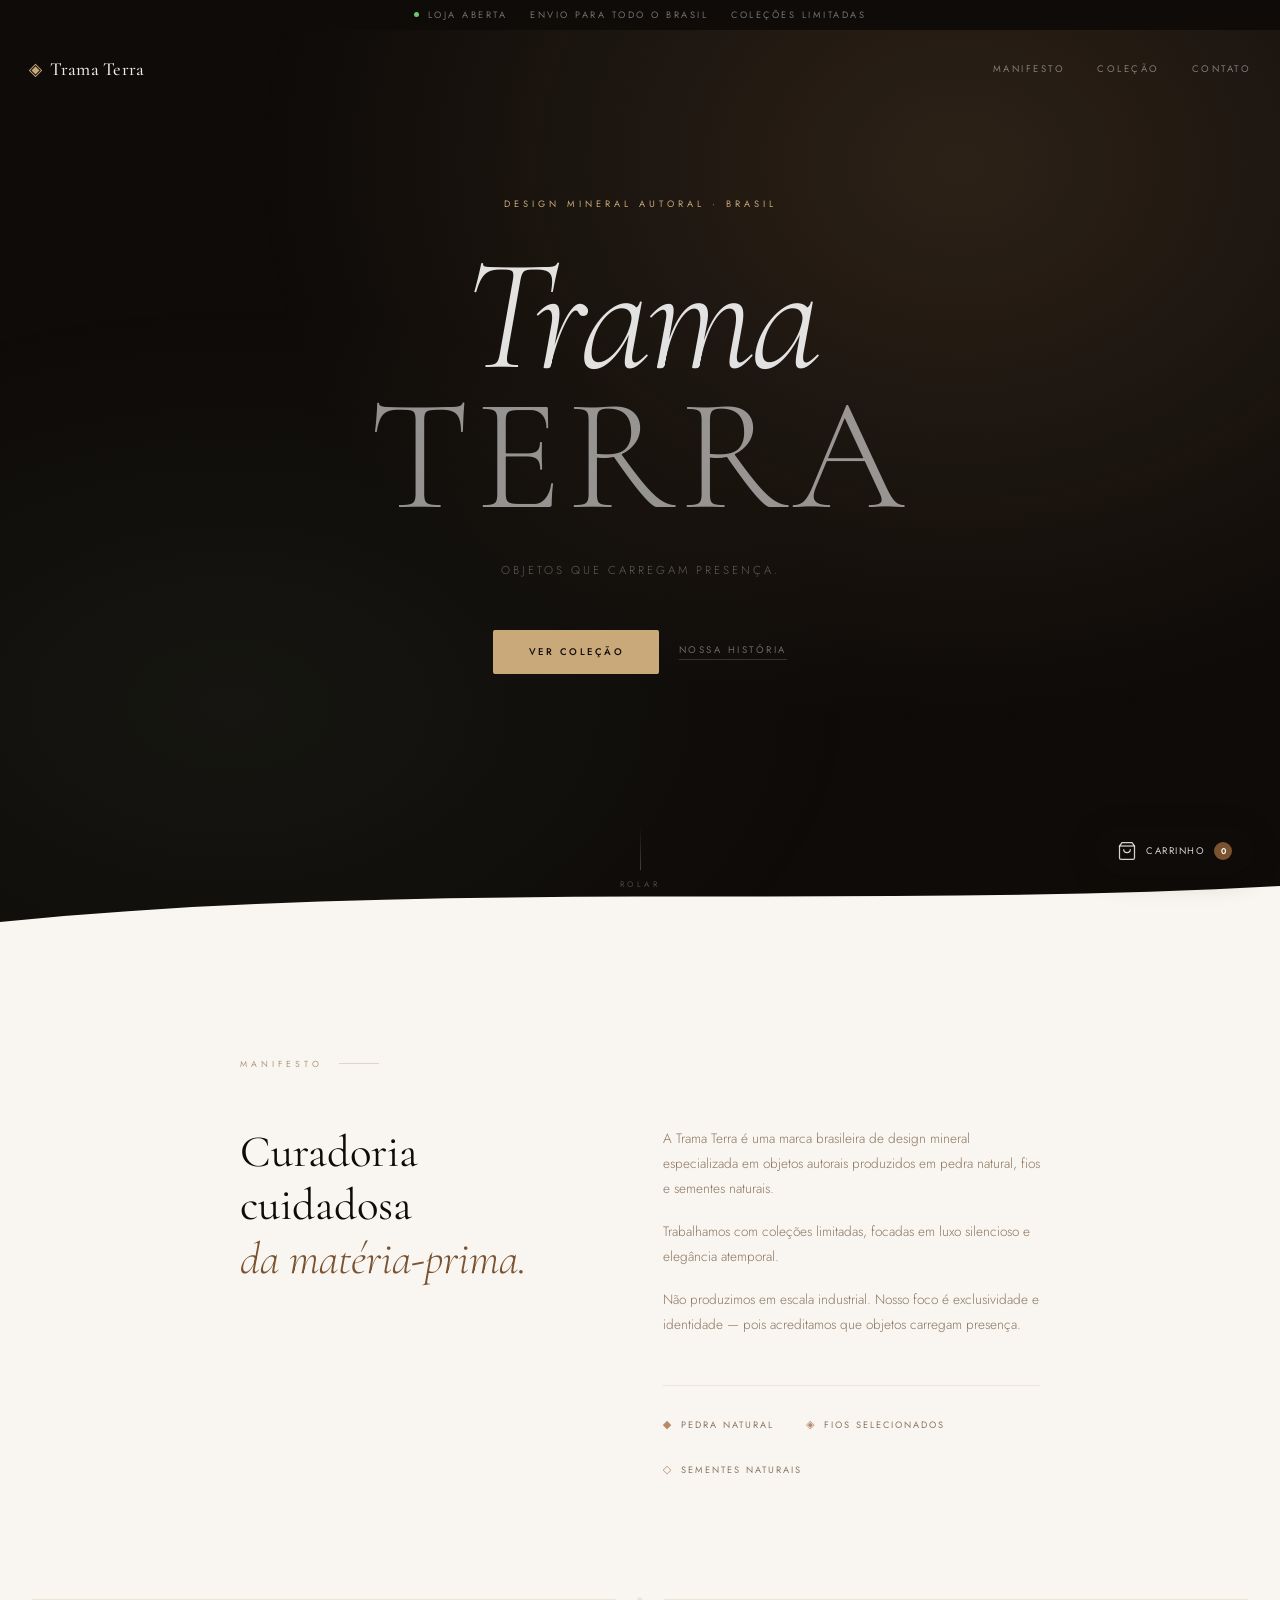
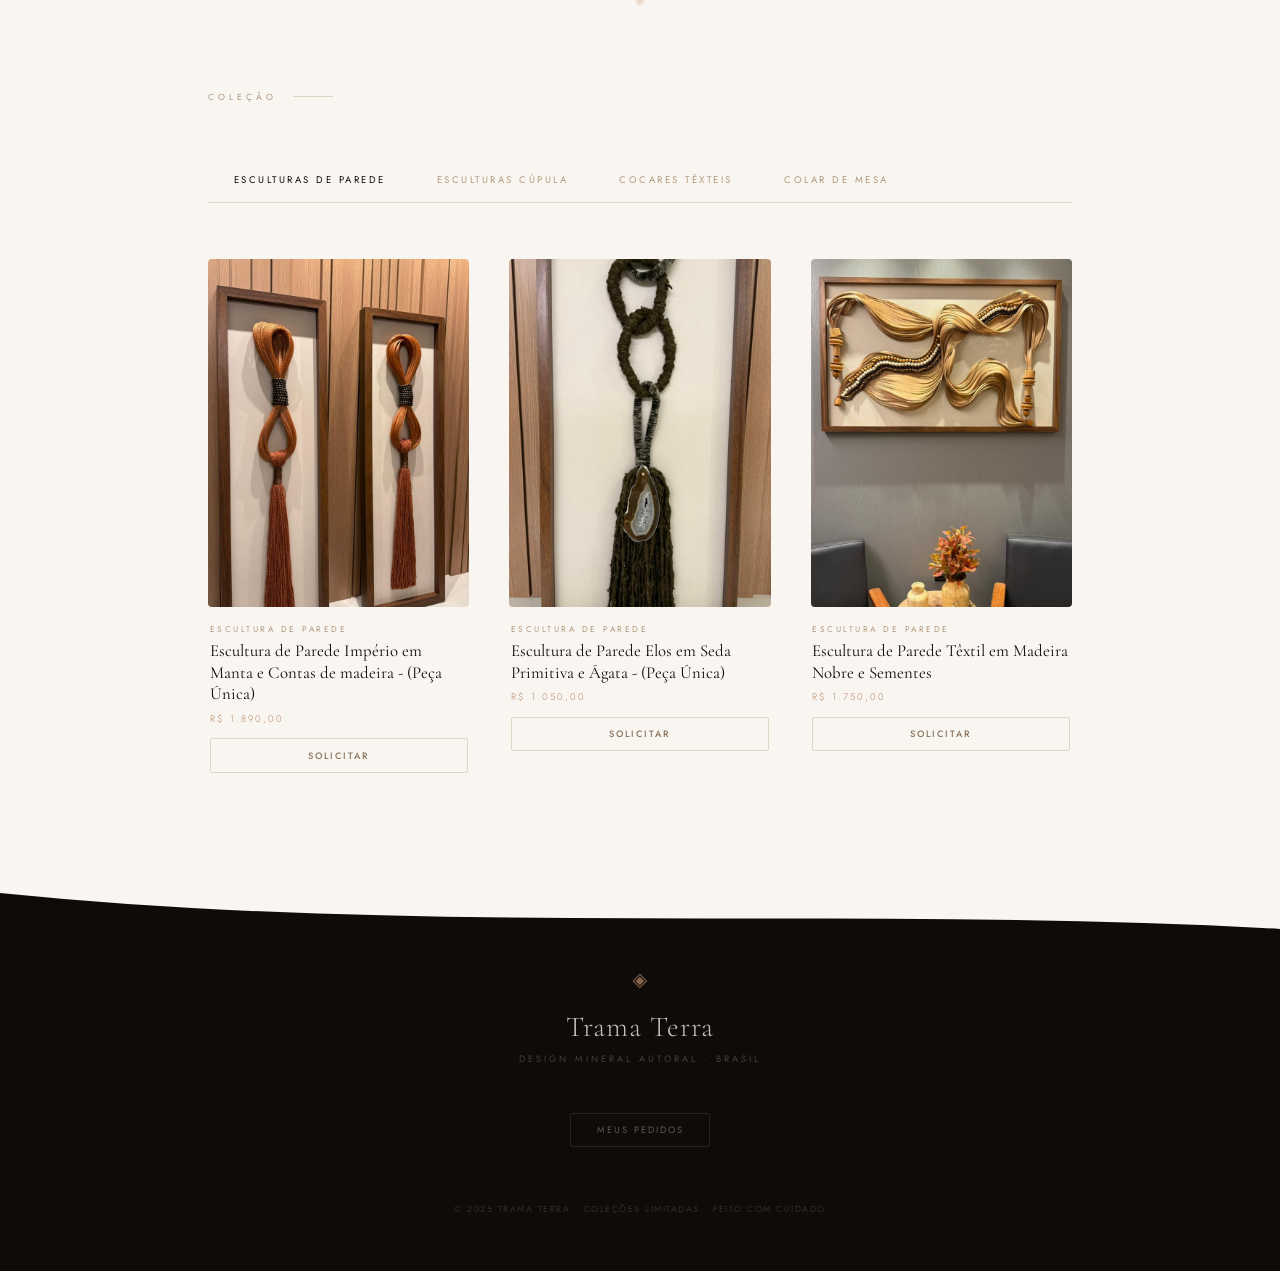
==== index.html @ 6b378c8f "version 1.3" ====
<!doctype html>
<html lang="pt-BR">
  <head>
    <meta charset="UTF-8" />
    <meta name="viewport" content="width=device-width, initial-scale=1.0" />
    <title>Trama Terra – Design Mineral Autoral</title>
    <link rel="preconnect" href="https://fonts.googleapis.com" />
    <link rel="preconnect" href="https://fonts.gstatic.com" crossorigin />
    <link
      href="https://fonts.googleapis.com/css2?family=Cormorant+Garamond:ital,wght@0,300;0,400;0,500;0,600;1,300;1,400;1,500&family=Jost:wght@200;300;400;500;600&display=swap"
      rel="stylesheet"
    />
    <link rel="stylesheet" href="style.css" />
  </head>
  <body>
    <!-- ─── TOPBAR ─── -->
    <div class="topbar">
      <span class="topbar-dot"></span>
      <span>Loja Aberta</span>
      <span class="topbar-sep">·</span>
      <span>Envio para todo o Brasil</span>
      <span class="topbar-sep">·</span>
      <span>Coleções Limitadas</span>
    </div>

    <!-- ─── HEADER / HERO ─── -->
    <header class="site-header" id="topo">
      <nav class="nav">
        <a href="#topo" class="nav-logo">
          <span class="logo-sym">◈</span>
          <span class="logo-name">Trama Terra</span>
        </a>
        <div class="nav-links">
          <a href="#manifesto" class="nav-link">Manifesto</a>
          <a href="#colecao" class="nav-link">Coleção</a>
          <a href="#contato" class="nav-link">Contato</a>
        </div>
      </nav>

      <div class="hero">
        <div class="hero-eyebrow">Design Mineral Autoral · Brasil</div>
        <h1 class="hero-title">
          <em>Trama</em>
          <span>Terra</span>
        </h1>
        <p class="hero-sub">Objetos que carregam presença.</p>
        <div class="hero-ctas">
          <a href="#colecao" class="btn-primary">Ver Coleção</a>
          <a href="#manifesto" class="btn-ghost">Nossa História</a>
        </div>
      </div>

      <div class="hero-scroll">
        <span class="scroll-line"></span>
        <span class="scroll-label">Rolar</span>
      </div>
    </header>

    <!-- ─── MANIFESTO ─── -->
    <section class="manifesto" id="manifesto">
      <div class="manifesto-inner">
        <div class="section-label">Manifesto</div>
        <div class="manifesto-grid">
          <div class="manifesto-left fade-up">
            <h2 class="manifesto-title">
              Curadoria cuidadosa<br />
              <em>da matéria-prima.</em>
            </h2>
          </div>
          <div class="manifesto-right">
            <p class="fade-up">
              A Trama Terra é uma marca brasileira de design mineral
              especializada em objetos autorais produzidos em pedra natural,
              fios e sementes naturais.
            </p>
            <p class="fade-up">
              Trabalhamos com coleções limitadas, focadas em luxo silencioso e
              elegância atemporal.
            </p>
            <p class="fade-up">
              Não produzimos em escala industrial. Nosso foco é exclusividade e
              identidade — pois acreditamos que objetos carregam presença.
            </p>
            <div class="pillars">
              <div class="pillar fade-up">
                <div class="pillar-sym">◆</div>
                <div class="pillar-name">Pedra Natural</div>
              </div>
              <div class="pillar fade-up">
                <div class="pillar-sym">◈</div>
                <div class="pillar-name">Fios Selecionados</div>
              </div>
              <div class="pillar fade-up">
                <div class="pillar-sym">◇</div>
                <div class="pillar-name">Sementes Naturais</div>
              </div>
            </div>
          </div>
        </div>
      </div>
    </section>

    <!-- ─── DIVIDER ─── -->
    <div class="divider"><span>◈</span></div>

    <!-- ─── COLEÇÃO ─── -->
    <section class="collection" id="colecao">
      <div class="collection-inner">
        <div class="section-label">Coleção</div>
        <nav class="cat-tabs" id="cat-tabs">
          <button class="cat-tab active" data-cat="esculturas">
            Esculturas de Parede
          </button>
          <button class="cat-tab" data-cat="cupulas">Esculturas Cúpula</button>
          <button class="cat-tab" data-cat="cocares">Cocares Têxteis</button>
          <button class="cat-tab" data-cat="colarmesa">Colar de Mesa</button>
        </nav>
        <div class="products-grid" id="products-grid"></div>
      </div>
    </section>

    <!-- ─── FOOTER ─── -->
    <footer class="site-footer" id="contato">
      <div class="footer-inner">
        <div class="footer-brand">
          <span class="footer-sym">◈</span>
          <div class="footer-name">Trama Terra</div>
          <p class="footer-tag">Design Mineral Autoral · Brasil</p>
        </div>
        <button class="footer-orders-btn" onclick="openHistoryModal()">
          Meus Pedidos
        </button>
        <div class="footer-copy">
          © 2025 Trama Terra · Coleções Limitadas · Feito com cuidado
        </div>
      </div>
    </footer>

    <!-- ─── CART FAB ─── -->
    <button class="cart-fab" id="cart-btn">
      <svg
        width="20"
        height="20"
        viewBox="0 0 24 24"
        fill="none"
        stroke="currentColor"
        stroke-width="1.5"
      >
        <path d="M6 2 3 6v14a2 2 0 0 0 2 2h14a2 2 0 0 0 2-2V6l-3-4z" />
        <line x1="3" y1="6" x2="21" y2="6" />
        <path d="M16 10a4 4 0 0 1-8 0" />
      </svg>
      <span>Carrinho</span>
      <span class="cart-badge" id="cart-count">0</span>
    </button>

    <!-- ══ MODAL: PRODUTO ══ -->
    <div class="modal-overlay" id="product-modal">
      <div class="modal-sheet product-sheet">
        <button class="modal-close" id="product-modal-close">
          <svg
            width="18"
            height="18"
            viewBox="0 0 24 24"
            fill="none"
            stroke="currentColor"
            stroke-width="1.5"
          >
            <line x1="18" y1="6" x2="6" y2="18" />
            <line x1="6" y1="6" x2="18" y2="18" />
          </svg>
        </button>
        <div class="pm-gallery">
          <div class="pm-main-wrap" id="pm-main-wrap">
            <img class="pm-main-img" id="pm-main-img" src="" alt="" />
            <button class="pm-arrow pm-arrow-left" id="pm-prev">‹</button>
            <button class="pm-arrow pm-arrow-right" id="pm-next">›</button>
            <div class="pm-img-counter" id="pm-img-counter">1 / 1</div>
          </div>
          <div class="pm-thumbs" id="pm-thumbs"></div>
        </div>
        <div class="pm-info">
          <div class="pm-cat" id="pm-category"></div>
          <h2 class="pm-name" id="pm-name"></h2>
          <p class="pm-desc" id="pm-desc"></p>
          <div class="pm-price" id="pm-price"></div>
          <div class="pm-qty-row">
            <button class="qty-btn" id="pm-dec">−</button>
            <span class="qty-num" id="pm-qty">1</span>
            <button class="qty-btn" id="pm-inc">+</button>
          </div>
          <textarea
            class="pm-obs"
            id="pm-obs"
            placeholder="Observações: preferências, medidas, urgência..."
          ></textarea>
          <button class="pm-add-btn" id="pm-add-btn">
            Adicionar ao Carrinho
          </button>
        </div>
      </div>
    </div>

    <!-- ══ MODAL: CARRINHO ══ -->
    <div class="modal-overlay" id="cart-modal">
      <div class="modal-sheet">
        <div class="modal-header">
          <h2 class="modal-title">
            Carrinho
            <span class="modal-count" id="cart-count-modal">0 itens</span>
          </h2>
          <button class="modal-close" id="close-modal-btn">
            <svg
              width="18"
              height="18"
              viewBox="0 0 24 24"
              fill="none"
              stroke="currentColor"
              stroke-width="1.5"
            >
              <line x1="18" y1="6" x2="6" y2="18" />
              <line x1="6" y1="6" x2="18" y2="18" />
            </svg>
          </button>
        </div>
        <div class="cart-body">
          <div id="cart-items"></div>
          <div class="cart-total-row">
            <span>Subtotal</span>
            <span id="cart-total">R$ 0,00</span>
          </div>

          <div class="form-section">
            <div class="form-section-title">Calcular Frete</div>
            <div class="frete-row">
              <input
                type="text"
                class="form-input"
                id="frete-cep-input"
                placeholder="CEP (77000-000)"
                oninput="formatCEPFrete(this)"
                maxlength="9"
              />
              <button class="btn-calc-frete" onclick="calcularFrete()">
                Calcular
              </button>
            </div>
            <div
              id="frete-result"
              class="frete-result"
              style="display: none"
            ></div>
          </div>

          <div class="form-section">
            <div class="form-section-title">Seus Dados</div>
            <input
              type="text"
              class="form-input"
              id="customer-name"
              placeholder="Nome completo"
            />
            <p class="form-warn" id="customer-name-warn">
              Por favor, informe seu nome.
            </p>
            <div class="form-row">
              <input
                type="tel"
                class="form-input"
                id="customer-phone"
                placeholder="WhatsApp / Celular"
              />
              <input
                type="email"
                class="form-input"
                id="customer-email"
                placeholder="E-mail (opcional)"
              />
            </div>
            <p class="form-warn" id="customer-phone-warn">
              Por favor, informe seu WhatsApp.
            </p>
          </div>

          <div class="form-section">
            <div class="form-section-title">Entrega</div>
            <div class="ship-opts">
              <div
                class="ship-opt selected"
                id="ship-correios"
                onclick="selectShipping('correios')"
              >
                📦 Correios
              </div>
              <div
                class="ship-opt"
                id="ship-motoboy"
                onclick="selectShipping('motoboy')"
                style="display:none"
              >
                🛵 Motoboy
              </div>
              <div
                class="ship-opt"
                id="ship-retirada"
                onclick="selectShipping('retirada')"
              >
                🏡 Retirada
              </div>
            </div>
            <div id="address-block">
              <input
                type="text"
                class="form-input"
                id="cep-input"
                placeholder="CEP"
                oninput="formatCEP(this)"
                maxlength="9"
              />
              <p class="form-warn" id="cep-warn">Por favor, informe o CEP.</p>
              <input
                type="text"
                class="form-input"
                id="address-street"
                placeholder="Rua / Avenida"
              />
              <div class="form-row">
                <input
                  type="text"
                  class="form-input"
                  id="address-num"
                  placeholder="Número"
                />
                <input
                  type="text"
                  class="form-input"
                  id="address-comp"
                  placeholder="Complemento"
                />
              </div>
              <input
                type="text"
                class="form-input"
                id="address-bairro"
                placeholder="Bairro"
              />
              <div class="form-row">
                <input
                  type="text"
                  class="form-input"
                  id="address-city"
                  placeholder="Cidade"
                />
                <input
                  type="text"
                  class="form-input"
                  id="address-state"
                  placeholder="UF"
                  maxlength="2"
                />
              </div>
              <p class="form-warn" id="address-warn">
                Preencha o endereço completo.
              </p>
            </div>
          </div>

          <div class="form-section">
            <div class="form-section-title">Pagamento</div>
            <div class="pay-opts">
              <div
                class="pay-opt selected"
                id="btn-pix"
                onclick="selectPayment('pix')"
              >
                Pix
              </div>
              <div
                class="pay-opt"
                id="btn-cartao"
                onclick="selectPayment('cartao')"
              >
                Cartão
              </div>
              <div
                class="pay-opt"
                id="btn-deposito"
                onclick="selectPayment('deposito')"
              >
                Depósito
              </div>
            </div>
          </div>

          <button class="checkout-btn" id="checkout-btn">
            <svg width="18" height="18" viewBox="0 0 24 24" fill="currentColor">
              <path
                d="M17.472 14.382c-.297-.149-1.758-.867-2.03-.967-.273-.099-.471-.148-.67.15-.197.297-.767.966-.94 1.164-.173.199-.347.223-.644.075-.297-.15-1.255-.463-2.39-1.475-.883-.788-1.48-1.761-1.653-2.059-.173-.297-.018-.458.13-.606.134-.133.298-.347.446-.52.149-.174.198-.298.298-.497.099-.198.05-.371-.025-.52-.075-.149-.669-1.612-.916-2.207-.242-.579-.487-.5-.669-.51-.173-.008-.371-.01-.57-.01-.198 0-.52.074-.792.372-.272.297-1.04 1.016-1.04 2.479 0 1.462 1.065 2.875 1.213 3.074.149.198 2.096 3.2 5.077 4.487.709.306 1.262.489 1.694.625.712.227 1.36.195 1.871.118.571-.085 1.758-.719 2.006-1.413.248-.694.248-1.289.173-1.413-.074-.124-.272-.198-.57-.347z"
              />
              <path
                d="M11.99 0C5.389 0 .014 5.375.014 11.976c0 2.094.54 4.099 1.572 5.878L.002 24l6.296-1.566A11.927 11.927 0 0 0 11.99 24c6.601 0 11.976-5.375 11.976-11.976S18.591 0 11.99 0z"
              />
            </svg>
            Finalizar pelo WhatsApp
          </button>
        </div>
      </div>
    </div>

    <!-- ══ MODAL: HISTÓRICO ══ -->
    <div class="modal-overlay" id="history-modal">
      <div class="modal-sheet">
        <div class="modal-header">
          <h2 class="modal-title">Meus Pedidos</h2>
          <button class="modal-close" id="history-modal-close">
            <svg
              width="18"
              height="18"
              viewBox="0 0 24 24"
              fill="none"
              stroke="currentColor"
              stroke-width="1.5"
            >
              <line x1="18" y1="6" x2="6" y2="18" />
              <line x1="6" y1="6" x2="18" y2="18" />
            </svg>
          </button>
        </div>
        <div class="history-body">
          <div id="history-list"></div>
          <button class="history-clear-btn" onclick="clearHistory()">
            Limpar Histórico
          </button>
        </div>
      </div>
    </div>

    <script src="script.js"></script>
    <script>
      /* ════════════════════════════════════════════════════════════
         CATÁLOGO DE PRODUTOS — Trama Terra
         Associação manual: produto ↔ imagens por agrupamento visual.
         
         Lógica de distribuição das 19 imagens entre os 7 produtos:
         - img1–img3:  Escultura Império (madeira + pedras, verticais escuras)
         - img4–img6:  Escultura Elos (ágata, tons mais claros, textura circular)
         - img7–img9:  Escultura Têxtil (sementes, textura fibrosa)
         - img10–img12: Cúpula Clareza Mental (pedras azuladas/brancas/selenita)
         - img13–img15: Cúpula Calma (tons verdes/jade/ágata)
         - img16–img17: Cocar Floresta G (grande, plumagem densa)
         - img18–img19: Cocar Capim Dourado (capim dourado, tonalidade ouro)
         
         Nota: caso as imagens reais não correspondam exatamente a esta
         distribuição, basta reatribuir os arrays abaixo. A lógica de
         renderização continuará funcionando automaticamente.
      ════════════════════════════════════════════════════════════ */
      const CATALOG = [
        // ── ESCULTURAS DE PAREDE ────────────────────────────────
        {
          id: "p1",
          cat: "esculturas",
          catLabel: "Escultura de Parede",
          name: "Escultura de Parede Império em Manta e Contas de madeira - (Peça Única)",
          desc: "Em manta e contas de madeira nobre. 36×118 cm. Peça monumental em terracota com nó escultural, pedras naturais e franjas em seda — presença que transforma qualquer parede.",
          price: 1890,
          priceStr: "R$ 1.890,00",
          images: [
            "assets/img/img14.jpeg",
            "assets/img/img15.jpeg",
            "assets/img/img16.jpeg",
            
          ],
        },
        {
          id: "p2",
          cat: "esculturas",
          catLabel: "Escultura de Parede",
          name: "Escultura de Parede Elos em Seda Primitiva e Ágata - (Peça Única)",
          desc: "Em seda primitiva e pedra natural Ágata. Elos encadeados em fio bruto com pedra ágata natural ao centro — equilíbrio entre força e delicadeza.",
          price: 1050,
          priceStr: "R$ 1.050,00",
          images: [
            "assets/img/img7.jpeg",
            "assets/img/img9.jpeg",
            "assets/img/img13.jpeg",
            "assets/img/Escultura de parede elos em seda primitiva e pedra natural agata..jpeg",
          ],
        },
        {
          id: "p3",
          cat: "esculturas",
          catLabel: "Escultura de Parede",
          name: "Escultura de Parede Têxtil em Madeira Nobre e Sementes",
          desc: "Em madeira nobre e sementes naturais. 45×118 cm. Ondas sinuosas de fibra natural intercaladas com sementes e contas de madeira — movimento orgânico em grande formato.",
          price: 1750,
          priceStr: "R$ 1.750,00",
          images: [
            "assets/img/img6.jpeg",
            "assets/img/img8.jpeg",
            
          ],
        },

        // ── ESCULTURAS CÚPULA ───────────────────────────────────
        {
          id: "p4",
          cat: "cupulas",
          catLabel: "Escultura Cúpula",
          name: "Escultura Cúpula Leveza",
          desc: "Pedra Selenita com banho de ouro e quartzo branco leitoso. 22×12×15 cm. Composição suspensa em caixa acrílica — pedras que evocam silêncio e clareza interior.",
          price: 819,
          priceStr: "R$ 819,00",
          images: [
            "assets/img/Escultura LEVEZA 819,00.jpeg",
            "assets/img/Escultura LEVEZA 819,00(1).jpeg",
            "assets/img/Escultura LEVEZA 819,00(2).jpeg",
            "assets/img/Escultura LEVEZA 819,00(3).jpeg",
          ],
        },
        {
          id: "p5",
          cat: "cupulas",
          catLabel: "Escultura Cúpula",
          name: "Escultura Cúpula Calma",
          desc: "Jadeíta, quartzo banhado e ágata com banho. 12×12×15 cm. Pedras de tons terrosos e verdes suspensos em fio dourado dentro de caixa acrílica — presença mineral contemplativa.",
          price: 1118,
          priceStr: "R$ 1.118,00",
          images: [
            "assets/img/scultura  cupula clareza mental pedra natural sodalita e quartzo branco leitoso, selenita banhada e seda pura  medida 22x12x15.jpeg",
            "assets/img/img5.jpeg",
          ],
        },
        {
          id: "p11",
          cat: "cupulas",
          catLabel: "Escultura Cúpula",
          name: "Escultura Cúpula Equilíbrio",
          desc: "Pedra natural sodalita e quartzo branco leitoso, selenita banhada e seda pura. 12×12×15 cm. Pedras de tons terrosos e verdes suspensos em fio dourado dentro de caixa acrílica — presença mineral contemplativa.",
          price: 1118,
          priceStr: "R$ 1.118,00",
          images: [
            "assets/img/img2.jpeg",
            "assets/img/img4.jpeg",
          ],
        },
        // ── COCARES TÊXTEIS ─────────────────────────────────────
        {
          id: "p6",
          cat: "cocares",
          catLabel: "Cocar Têxtil",
          name: "Cocar Têxtil Floresta G",
          desc: "Produzido artesanalmente com palha natural, fios têxteis, sementes e madeira nobre. Tamanho G com imponência e riqueza de detalhes — peça de decoração ou ritual de impacto único.",
          price: 2550,
          priceStr: "R$ 2.550,00",
          images: [
            "assets/img/Cocar textil floresta G(1).jpeg",
            "assets/img/Cocar textil floresta G.jpeg",
            "assets/img/Cocar textil floresta G(2).jpeg",
          ],
        },
        {
          id: "p7",
          cat: "cocares",
          catLabel: "Cocar Têxtil",
          name: "Cocar Têxtil Capim Dourado",
          desc: "Confeccionado com fio natural enrolado em madeira nobre e sementes do cerrado. Leveza, textura e sofisticação — a riqueza natural do Brasil em um objeto de decoração autoral.",
          price: 875,
          priceStr: "R$ 875,00",
          images: [
            "assets/img/Colar com madeira e semente 875,00.jpeg",
            "assets/img/Colar com madeira e semente 875,00(1).jpeg",
            "assets/img/img10.jpeg",
            "assets/img/img11.jpeg",
            "assets/img/img12.jpeg",
          ],
        },

        // ── COLAR DE MESA ─────────────────────────────────────
        {
          id: "p9",
          cat: "colarmesa",
          catLabel: "Colar de Mesa",
          name: "Colar de Mesa Elo Terracota em Crochê e Ágata",
          desc: "Elo escultural em crochê terracota com pedra ágata natural. Peça de mesa ou parede com apelo contemporâneo — textura rica e pedra de acabamento refinado.",
          price: 890,
          priceStr: "R$ 890,00",
          images: [
            "assets/img/Escultura ELO TERRACOTA em croche e pedra agata 189.jpeg",
          ],
        },
        {
          id: "p10",
          cat: "colarmesa",
          catLabel: "Colar de Mesa",
          name: "Colar de Mesa Capim Dourado",
          desc: "Confeccionado com fio natural enrolado em madeira nobre e sementes do cerrado. Leveza, textura e sofisticação — a riqueza natural do Brasil em um objeto de decoração autoral.",
          price: 875,
          priceStr: "R$ 875,00",
          images: [
            "assets/img/Escultura de mesa jadeita 1.118,00.jpeg",
          ],
        },

      ];

      // ── Estado modal produto ────────────────────────────────
      let currentProduct = null;
      let currentImgIdx = 0;
      let pmQty = 1;

      // ── Intersection observer (fade-up) ─────────────────────
      // IMPORTANTE: deve ser criado ANTES de renderGrid, pois renderGrid
      // chama intersectObs.observe() ao criar os cards de produto.
      const intersectObs = new IntersectionObserver(
        (entries) => {
          entries.forEach((entry) => {
            if (entry.isIntersecting) entry.target.classList.add("visible");
          });
        },
        { threshold: 0.08 },
      );
      document
        .querySelectorAll(".fade-up")
        .forEach((el) => intersectObs.observe(el));

      // ── Renderizar grade ────────────────────────────────────
      function renderGrid(cat) {
        const grid = document.getElementById("products-grid");
        const items = CATALOG.filter((p) => p.cat === cat);
        grid.innerHTML = "";
        items.forEach((p, i) => {
          const card = document.createElement("article");
          card.className = "product-card fade-up";
          card.style.animationDelay = i * 80 + "ms";
          card.innerHTML = `
            <div class="product-img-wrap" onclick="openProductModal('${p.id}')">
              <img class="product-img" src="${p.images[0]}" alt="${p.name}" loading="lazy"/>
              <div class="product-overlay"><span>Ver Peça</span></div>
            </div>
            <div class="product-info">
              <div class="product-cat-label">${p.catLabel}</div>
              <h3 class="product-name">${p.name}</h3>
              <div class="product-price-tag">${p.priceStr}</div>
              <button class="product-cta" onclick="openProductModal('${p.id}')">Solicitar</button>
            </div>
          `;
          grid.appendChild(card);
          intersectObs.observe(card);
        });
      }

      // ── Abrir modal produto ─────────────────────────────────
      function openProductModal(id) {
        const p = CATALOG.find((x) => x.id === id);
        if (!p) return;
        currentProduct = p;
        currentImgIdx = 0;
        pmQty = 1;
        document.getElementById("pm-qty").textContent = "1";
        document.getElementById("pm-category").textContent = p.catLabel;
        document.getElementById("pm-name").textContent = p.name;
        document.getElementById("pm-desc").textContent = p.desc;
        document.getElementById("pm-price").textContent = p.priceStr;
        document.getElementById("pm-obs").value = "";
        const mainImg = document.getElementById("pm-main-img");
        mainImg.style.opacity = "1";
        mainImg.src = p.images[0];
        mainImg.alt = p.name;
        // Atualiza contador
        const counter = document.getElementById("pm-img-counter");
        if (counter) {
          counter.textContent = `1 / ${p.images.length}`;
          counter.style.display = p.images.length > 1 ? "" : "none";
        }
        // Setas só aparecem se tiver mais de 1 imagem
        const showArrows = p.images.length > 1;
        document.getElementById("pm-prev").style.display = showArrows
          ? ""
          : "none";
        document.getElementById("pm-next").style.display = showArrows
          ? ""
          : "none";
        // Thumbnails
        const thumbsEl = document.getElementById("pm-thumbs");
        thumbsEl.innerHTML = "";
        p.images.forEach((src, i) => {
          const btn = document.createElement("button");
          btn.className = "pm-thumb" + (i === 0 ? " active" : "");
          btn.innerHTML = `<img src="${src}" alt="${p.name} ${i + 1}" loading="lazy"/>`;
          btn.onclick = () => setImg(i);
          thumbsEl.appendChild(btn);
        });
        thumbsEl.style.display = p.images.length > 1 ? "flex" : "none";
        document.getElementById("product-modal").classList.add("active");
        document.body.style.overflow = "hidden";
      }

      function setImg(idx) {
        if (!currentProduct) return;
        currentImgIdx =
          (idx + currentProduct.images.length) % currentProduct.images.length;
        const mainImg = document.getElementById("pm-main-img");
        mainImg.style.opacity = "0";
        setTimeout(() => {
          mainImg.src = currentProduct.images[currentImgIdx];
          mainImg.style.opacity = "1";
          const counter = document.getElementById("pm-img-counter");
          if (counter)
            counter.textContent = `${currentImgIdx + 1} / ${currentProduct.images.length}`;
        }, 120);
        document
          .querySelectorAll(".pm-thumb")
          .forEach((t, i) => t.classList.toggle("active", i === currentImgIdx));
      }

      document
        .getElementById("pm-prev")
        .addEventListener("click", () => setImg(currentImgIdx - 1));
      document
        .getElementById("pm-next")
        .addEventListener("click", () => setImg(currentImgIdx + 1));

      // Swipe na imagem principal
      let touchStartX = 0;
      const mainWrap = document.getElementById("pm-main-wrap");
      mainWrap.addEventListener(
        "touchstart",
        (e) => {
          touchStartX = e.touches[0].clientX;
        },
        { passive: true },
      );
      mainWrap.addEventListener(
        "touchend",
        (e) => {
          const dx = e.changedTouches[0].clientX - touchStartX;
          if (Math.abs(dx) < 40) return;
          setImg(dx < 0 ? currentImgIdx + 1 : currentImgIdx - 1);
        },
        { passive: true },
      );

      // Qty no modal produto
      document.getElementById("pm-dec").onclick = () => {
        if (pmQty > 1) pmQty--;
        document.getElementById("pm-qty").textContent = pmQty;
      };
      document.getElementById("pm-inc").onclick = () => {
        pmQty++;
        document.getElementById("pm-qty").textContent = pmQty;
      };

      // Adicionar ao carrinho via modal produto
      document.getElementById("pm-add-btn").onclick = () => {
        if (!currentProduct) return;
        const obs = document.getElementById("pm-obs").value.trim();
        for (let i = 0; i < pmQty; i++) {
          addToCart({
            name: currentProduct.name,
            price: currentProduct.price,
            priceStr: currentProduct.priceStr,
            obs: i === 0 ? obs : "",
            colors: [],
          });
        }
        document.getElementById("product-modal").classList.remove("active");
        document.body.style.overflow = "";
        const fab = document.getElementById("cart-btn");
        fab.classList.add("bounce");
        fab.addEventListener(
          "animationend",
          () => fab.classList.remove("bounce"),
          { once: true },
        );
      };

      // Fechar modal produto
      document.getElementById("product-modal-close").onclick = () => {
        document.getElementById("product-modal").classList.remove("active");
        document.body.style.overflow = "";
      };
      document
        .getElementById("product-modal")
        .addEventListener("click", (e) => {
          if (e.target.id === "product-modal") {
            document.getElementById("product-modal").classList.remove("active");
            document.body.style.overflow = "";
          }
        });

      // ── Category tabs ───────────────────────────────────────
      document.querySelectorAll(".cat-tab").forEach((tab) => {
        tab.onclick = function () {
          document
            .querySelectorAll(".cat-tab")
            .forEach((t) => t.classList.remove("active"));
          this.classList.add("active");
          renderGrid(this.dataset.cat);
        };
      });
      renderGrid("esculturas");

      // ── Sticky tabs ─────────────────────────────────────────
      const catTabsEl = document.getElementById("cat-tabs");
      const colecaoEl = document.getElementById("colecao");
      window.addEventListener(
        "scroll",
        () => {
          catTabsEl.classList.toggle(
            "sticky",
            colecaoEl.getBoundingClientRect().top <= 0,
          );
        },
        { passive: true },
      );

      // ── Smooth anchors ──────────────────────────────────────
      document.querySelectorAll("a[href^='#']").forEach((a) => {
        a.addEventListener("click", (e) => {
          const el = document.getElementById(a.getAttribute("href").slice(1));
          if (el) {
            e.preventDefault();
            el.scrollIntoView({ behavior: "smooth" });
          }
        });
      });

      // ── Frete ───────────────────────────────────────────────
      function formatCEPFrete(input) {
        let v = input.value.replace(/\D/g, "").slice(0, 8);
        if (v.length > 5) v = v.slice(0, 5) + "-" + v.slice(5);
        input.value = v;
      }
      async function calcularFrete() {
        const cepInputEl = document.getElementById("frete-cep-input");
        const resultEl = document.getElementById("frete-result");
        const cep = cepInputEl.value.replace(/\D/g, "");
        if (cep.length !== 8) {
          resultEl.style.display = "block";
          resultEl.innerHTML = `<div class="frete-msg frete-error">Informe um CEP válido (8 dígitos).</div>`;
          return;
        }
        resultEl.style.display = "block";
        resultEl.innerHTML = `<div class="frete-msg">Consultando...</div>`;
        try {
          const res = await fetch(`https://viacep.com.br/ws/${cep}/json/`);
          const data = await res.json();
          if (data.erro) {
            resultEl.innerHTML = `<div class="frete-msg frete-error">CEP não encontrado. Verifique e tente novamente.</div>`;
            return;
          }

          // Detecta se é Palmas/TO (normaliza acentos para comparação segura)
          const localidadeNorm = (data.localidade || "")
            .normalize("NFD")
            .replace(/[\u0300-\u036f]/g, "")
            .toLowerCase()
            .trim();
          const isPalmas = localidadeNorm === "palmas" && data.uf === "TO";

          // Controla visibilidade do botão Motoboy na seção de entrega
          const motoboyBtn = document.getElementById("ship-motoboy");
          if (motoboyBtn) {
            if (isPalmas) {
              motoboyBtn.style.display = "";
            } else {
              motoboyBtn.style.display = "none";
              // Se o usuário tinha motoboy selecionado, troca para correios
              if (shippingType === "motoboy") {
                selectShipping("correios");
              }
            }
          }

          const frete = calcularValorFrete(data.uf, isPalmas);
          resultEl.innerHTML = `
            <div class="frete-location">📍 ${data.localidade} / ${data.uf}</div>
            ${frete.map((op) => `
              <div class="frete-opt">
                <div>
                  <div class="frete-opt-name">${op.nome}</div>
                  <div class="frete-opt-prazo">${op.prazo}</div>
                </div>
                <div class="frete-opt-price">${op.preco}</div>
              </div>`).join("")}
            <p class="frete-note">* Estimativa. Valor final confirmado via WhatsApp.</p>
          `;
        } catch {
          resultEl.innerHTML = `<div class="frete-msg frete-error">Erro de conexão. Tente novamente.</div>`;
        }
      }

      function calcularValorFrete(uf, isPalmas) {
        const regiao = {
          GO: "co", DF: "co", MT: "co", MS: "co", TO: "co",
          SP: "se", RJ: "se", MG: "se", ES: "se",
          RS: "s",  SC: "s",  PR: "s",
          BA: "ne", CE: "ne", PE: "ne", MA: "ne", PI: "ne",
          RN: "ne", PB: "ne", SE: "ne", AL: "ne",
          PA: "no", AM: "no", RO: "no", AC: "no", RR: "no", AP: "no",
        };
        const tabela = {
          co: { pac: "R$ 18", sedex: "R$ 32", pacP: "5–8 dias úteis",   sedexP: "2–3 dias úteis" },
          se: { pac: "R$ 22", sedex: "R$ 38", pacP: "7–10 dias úteis",  sedexP: "3–4 dias úteis" },
          s:  { pac: "R$ 22", sedex: "R$ 40", pacP: "7–10 dias úteis",  sedexP: "3–5 dias úteis" },
          ne: { pac: "R$ 25", sedex: "R$ 45", pacP: "8–12 dias úteis",  sedexP: "4–6 dias úteis" },
          no: { pac: "R$ 28", sedex: "R$ 52", pacP: "10–15 dias úteis", sedexP: "5–7 dias úteis" },
        };
        const r = tabela[regiao[uf] || "se"];
        const opcoes = [
          { nome: "PAC – Correios",   prazo: r.pacP,   preco: r.pac   },
          { nome: "SEDEX – Correios", prazo: r.sedexP, preco: r.sedex },
        ];
        if (isPalmas) {
          opcoes.push({
            nome: "🛵 Motoboy Local (Palmas/TO)",
            prazo: "Mesmo dia ou agendado",
            preco: "R$ 10",
          });
        }
        return opcoes;
      }
    </script>
  </body>
</html>
---- style.css ----
/* ══════════════════════════════════════════════════════════════
   TRAMA TERRA — Design Mineral Autoral
   style.css — Mobile First · Luxury Minimal · Editorial Premium
   ══════════════════════════════════════════════════════════════ */

/* ─── VARIÁVEIS ──────────────────────────────────────────────── */
:root {
  --ink: #0e0b09;
  --ink-soft: #1c1410;
  --terra: #7a5230;
  --terra-lt: #b8896a;
  --terra-pale: #e8d5c4;
  --sand: #c9a87a;
  --sand-lt: #ddc49a;
  --cream: #f9f6f1;
  --cream-dk: #f0e9df;
  --cream-dkr: #e6ddd1;
  --warm-white: #fefcf9;
  --text: #1e150e;
  --text-muted: #8c7660;
  --text-light: #b0987e;
  --border: #e2d5c5;
  --border-lt: #ede4d8;
  --surface: #f9f6f1;

  --font-serif: "Cormorant Garamond", Georgia, serif;
  --font-sans: "Jost", system-ui, sans-serif;

  --radius-sm: 2px;
  --radius: 4px;
  --radius-lg: 8px;
  --transition: 0.26s ease;
  --transition-slow: 0.45s ease;

  --shadow-sm: 0 2px 12px rgba(14, 11, 9, 0.06);
  --shadow-md: 0 6px 28px rgba(14, 11, 9, 0.1);
  --shadow-lg: 0 16px 48px rgba(14, 11, 9, 0.14);
}

/* ─── RESET ───────────────────────────────────────────────────── */
*,
*::before,
*::after {
  box-sizing: border-box;
  margin: 0;
  padding: 0;
}
html {
  scroll-behavior: smooth;
  font-size: 16px;
}
body {
  font-family: var(--font-sans);
  background: var(--cream);
  color: var(--text);
  -webkit-font-smoothing: antialiased;
  -moz-osx-font-smoothing: grayscale;
  overflow-x: hidden;
}
img {
  display: block;
  max-width: 100%;
}
button,
input,
textarea,
select {
  font-family: inherit;
  font-size: inherit;
  -webkit-appearance: none;
  appearance: none;
}
a {
  text-decoration: none;
}

/* ─── TOPBAR ──────────────────────────────────────────────────── */
.topbar {
  background: var(--ink);
  color: rgba(255, 255, 255, 0.42);
  font-size: 0.58rem;
  font-weight: 400;
  letter-spacing: 2.5px;
  text-transform: uppercase;
  text-align: center;
  padding: 0.52rem 1rem;
  display: flex;
  align-items: center;
  justify-content: center;
  gap: 0.55rem;
  flex-wrap: wrap;
}
.topbar-dot {
  display: inline-block;
  width: 5px;
  height: 5px;
  border-radius: 50%;
  background: #6ec96a;
  animation: pulse 2.4s infinite;
  flex-shrink: 0;
}
.topbar-sep {
  opacity: 0.2;
}
@keyframes pulse {
  0%,
  100% {
    opacity: 1;
    transform: scale(1);
  }
  50% {
    opacity: 0.4;
    transform: scale(1.5);
  }
}

/* ─── NAV ─────────────────────────────────────────────────────── */
.nav {
  position: absolute;
  top: 0;
  left: 0;
  right: 0;
  z-index: 10;
  display: flex;
  align-items: center;
  justify-content: space-between;
  padding: 1.8rem 1.8rem;
}
.nav-logo {
  display: flex;
  align-items: center;
  gap: 0.5rem;
}
.logo-sym {
  color: var(--sand);
  font-size: 1.1rem;
  line-height: 1;
}
.logo-name {
  font-family: var(--font-serif);
  font-size: 1.15rem;
  font-weight: 500;
  color: rgba(255, 255, 255, 0.92);
  letter-spacing: 0.3px;
}
.nav-links {
  display: flex;
  gap: 2rem;
}
.nav-link {
  font-size: 0.6rem;
  font-weight: 400;
  letter-spacing: 2.5px;
  text-transform: uppercase;
  color: rgba(255, 255, 255, 0.42);
  transition: color var(--transition);
}
.nav-link:hover {
  color: var(--sand-lt);
}

/* ─── HERO ────────────────────────────────────────────────────── */
.site-header {
  background: var(--ink);
  min-height: 100svh;
  position: relative;
  overflow: hidden;
  display: flex;
  flex-direction: column;
}

.site-header::before {
  content: "";
  position: absolute;
  inset: 0;
  background-image:
    radial-gradient(
      ellipse at 75% 15%,
      rgba(186, 136, 90, 0.18) 0%,
      transparent 52%
    ),
    radial-gradient(
      ellipse at 18% 75%,
      rgba(100, 118, 90, 0.1) 0%,
      transparent 42%
    );
  pointer-events: none;
  z-index: 1;
}

.site-header::after {
  content: "";
  position: absolute;
  bottom: -1px;
  left: 0;
  right: 0;
  height: 80px;
  background: url("data:image/svg+xml,%3Csvg viewBox='0 0 1440 80' xmlns='http://www.w3.org/2000/svg'%3E%3Cpath d='M0,80 C480,20 960,65 1440,30 L1440,80 Z' fill='%23f9f6f1'/%3E%3C/svg%3E")
    no-repeat bottom;
  background-size: cover;
  pointer-events: none;
  z-index: 3;
}

.hero {
  flex: 1;
  display: flex;
  flex-direction: column;
  align-items: center;
  justify-content: center;
  text-align: center;
  padding: 7rem 2rem 6rem;
  position: relative;
  z-index: 2;
}

.hero-eyebrow {
  font-size: 0.58rem;
  font-weight: 400;
  letter-spacing: 4px;
  text-transform: uppercase;
  color: var(--sand);
  margin-bottom: 2.2rem;
  opacity: 0;
  animation: fadeUp 1s 0.2s forwards;
}

.hero-title {
  display: flex;
  flex-direction: column;
  align-items: center;
  line-height: 0.88;
  margin-bottom: 2.2rem;
  gap: 0;
}
.hero-title em {
  font-family: var(--font-serif);
  font-style: italic;
  font-weight: 300;
  font-size: clamp(4.8rem, 24vw, 10rem);
  color: rgba(255, 255, 255, 0.88);
  letter-spacing: -3px;
  opacity: 0;
  animation: fadeUp 1s 0.38s forwards;
}
.hero-title span {
  font-family: var(--font-serif);
  font-weight: 200;
  font-size: clamp(4.8rem, 24vw, 10rem);
  color: rgba(255, 255, 255, 0.55);
  letter-spacing: 6px;
  text-transform: uppercase;
  opacity: 0;
  animation: fadeUp 1s 0.52s forwards;
}

.hero-sub {
  font-size: 0.72rem;
  font-weight: 300;
  letter-spacing: 3px;
  color: rgba(255, 255, 255, 0.32);
  margin-bottom: 3.2rem;
  text-transform: uppercase;
  opacity: 0;
  animation: fadeUp 1s 0.68s forwards;
}

.hero-ctas {
  display: flex;
  gap: 1.2rem;
  align-items: center;
  opacity: 0;
  animation: fadeUp 1s 0.85s forwards;
}

.btn-primary {
  font-size: 0.6rem;
  font-weight: 500;
  letter-spacing: 2.5px;
  text-transform: uppercase;
  color: var(--ink);
  background: var(--sand);
  padding: 0.95rem 2.2rem;
  border-radius: var(--radius-sm);
  transition:
    background var(--transition),
    transform var(--transition),
    box-shadow var(--transition);
  display: inline-block;
}
.btn-primary:hover {
  background: var(--sand-lt);
  transform: translateY(-2px);
  box-shadow: 0 8px 24px rgba(201, 168, 122, 0.25);
}

.btn-ghost {
  font-size: 0.6rem;
  font-weight: 400;
  letter-spacing: 2.5px;
  text-transform: uppercase;
  color: rgba(255, 255, 255, 0.38);
  border-bottom: 1px solid rgba(255, 255, 255, 0.15);
  padding-bottom: 2px;
  transition:
    color var(--transition),
    border-color var(--transition);
  display: inline-block;
}
.btn-ghost:hover {
  color: rgba(255, 255, 255, 0.75);
  border-color: rgba(255, 255, 255, 0.4);
}

.hero-scroll {
  position: relative;
  z-index: 2;
  display: flex;
  flex-direction: column;
  align-items: center;
  gap: 0.5rem;
  padding-bottom: 2.5rem;
  opacity: 0;
  animation: fadeIn 1s 1.6s forwards;
}
.scroll-line {
  width: 1px;
  height: 44px;
  background: linear-gradient(
    to bottom,
    transparent,
    rgba(255, 255, 255, 0.22)
  );
  animation: scrollPulse 2.2s infinite;
}
.scroll-label {
  font-size: 0.5rem;
  letter-spacing: 3.5px;
  text-transform: uppercase;
  color: rgba(255, 255, 255, 0.25);
}
@keyframes scrollPulse {
  0%,
  100% {
    opacity: 1;
  }
  50% {
    opacity: 0.3;
  }
}

/* ─── MANIFESTO ───────────────────────────────────────────────── */
.manifesto {
  padding: 7rem 2rem 6rem;
  background: var(--cream);
  position: relative;
}
.manifesto-inner {
  max-width: 800px;
  margin: 0 auto;
}

.section-label {
  font-size: 0.55rem;
  font-weight: 400;
  letter-spacing: 4px;
  text-transform: uppercase;
  color: var(--text-light);
  margin-bottom: 3.5rem;
  display: flex;
  align-items: center;
  gap: 1rem;
}
.section-label::after {
  content: "";
  display: block;
  height: 1px;
  width: 40px;
  background: var(--border);
}

.manifesto-grid {
  display: grid;
  grid-template-columns: 1fr;
  gap: 3rem;
}
@media (min-width: 640px) {
  .manifesto-grid {
    grid-template-columns: 1fr 1.1fr;
    gap: 5rem;
  }
}

.manifesto-title {
  font-family: var(--font-serif);
  font-weight: 400;
  font-size: clamp(2rem, 5.5vw, 2.8rem);
  line-height: 1.2;
  color: var(--ink);
}
.manifesto-title em {
  font-style: italic;
  font-weight: 300;
  color: var(--terra);
  display: block;
}

.manifesto-right p {
  font-size: 0.85rem;
  font-weight: 300;
  line-height: 1.85;
  color: var(--text-muted);
  margin-bottom: 1.1rem;
}

.pillars {
  display: flex;
  gap: 2rem;
  margin-top: 3rem;
  flex-wrap: wrap;
  padding-top: 2rem;
  border-top: 1px solid var(--border-lt);
}
.pillar {
  display: flex;
  align-items: center;
  gap: 0.6rem;
}
.pillar-sym {
  font-size: 0.7rem;
  color: var(--terra-lt);
  line-height: 1;
}
.pillar-name {
  font-size: 0.58rem;
  letter-spacing: 2px;
  text-transform: uppercase;
  color: var(--text-muted);
  font-weight: 400;
}

/* ─── DIVIDER ─────────────────────────────────────────────────── */
.divider {
  text-align: center;
  padding: 0 2rem;
  position: relative;
  margin: 0;
}
.divider::before {
  content: "";
  position: absolute;
  top: 50%;
  left: 2rem;
  right: 2rem;
  height: 1px;
  background: var(--border-lt);
}
.divider span {
  position: relative;
  z-index: 1;
  background: var(--cream);
  padding: 0 1.2rem;
  color: var(--terra-pale);
  font-size: 0.8rem;
}

/* ─── COLEÇÃO ─────────────────────────────────────────────────── */
.collection {
  padding: 5rem 0 7rem;
  background: var(--cream);
}
.collection-inner {
  max-width: 960px;
  margin: 0 auto;
  padding: 0 2rem;
}

.cat-tabs {
  display: flex;
  gap: 0;
  margin-bottom: 3.5rem;
  border-bottom: 1px solid var(--border);
  overflow-x: auto;
  -webkit-overflow-scrolling: touch;
  scrollbar-width: none;
  background: var(--cream);
  transition: box-shadow 0.25s;
}
.cat-tabs::-webkit-scrollbar {
  display: none;
}
.cat-tabs.sticky {
  position: fixed;
  top: 0;
  left: 0;
  right: 0;
  z-index: 50;
  padding: 0 2rem;
  box-shadow: 0 4px 30px rgba(14, 11, 9, 0.07);
  margin-bottom: 0;
}

.cat-tab {
  flex-shrink: 0;
  font-size: 0.6rem;
  font-weight: 400;
  letter-spacing: 2.5px;
  text-transform: uppercase;
  color: var(--text-light);
  background: none;
  border: none;
  border-bottom: 1.5px solid transparent;
  margin-bottom: -1px;
  padding: 0.9rem 1.6rem;
  cursor: pointer;
  transition:
    color var(--transition),
    border-color var(--transition);
  white-space: nowrap;
}
.cat-tab:hover {
  color: var(--text-muted);
}
.cat-tab.active {
  color: var(--ink);
  border-bottom-color: var(--terra);
}

/* Products grid */
.products-grid {
  display: grid;
  grid-template-columns: 1fr 1fr;
  gap: 2rem 1.2rem;
}
@media (min-width: 600px) {
  .products-grid {
    grid-template-columns: repeat(3, 1fr);
    gap: 2.5rem 1.8rem;
  }
}
@media (min-width: 900px) {
  .products-grid {
    gap: 3rem 2.5rem;
  }
}

/* Product card */
.product-card {
  display: flex;
  flex-direction: column;
  cursor: pointer;
}

.product-img-wrap {
  position: relative;
  overflow: hidden;
  border-radius: var(--radius);
  aspect-ratio: 3/4;
  background: var(--cream-dk);
  flex-shrink: 0;
}

.product-img {
  width: 100%;
  height: 100%;
  object-fit: cover;
  transition: transform 0.65s cubic-bezier(0.25, 0.46, 0.45, 0.94);
}

.product-card:hover .product-img {
  transform: scale(1.06);
}

.product-overlay {
  position: absolute;
  inset: 0;
  background: linear-gradient(
    to top,
    rgba(14, 11, 9, 0.55) 0%,
    rgba(14, 11, 9, 0.1) 50%,
    transparent 100%
  );
  display: flex;
  align-items: flex-end;
  justify-content: center;
  padding-bottom: 1.4rem;
  opacity: 0;
  transition: opacity var(--transition-slow);
}
.product-card:hover .product-overlay {
  opacity: 1;
}

.product-overlay span {
  font-size: 0.55rem;
  font-weight: 500;
  letter-spacing: 3.5px;
  text-transform: uppercase;
  color: rgba(255, 255, 255, 0.92);
  border: 1px solid rgba(255, 255, 255, 0.4);
  padding: 0.45rem 1.1rem;
  border-radius: 1px;
  backdrop-filter: blur(4px);
}

.product-info {
  padding: 1rem 0.1rem 0;
  display: flex;
  flex-direction: column;
  gap: 0.3rem;
}

.product-cat-label {
  font-size: 0.52rem;
  font-weight: 400;
  letter-spacing: 2.5px;
  text-transform: uppercase;
  color: var(--text-light);
}
.product-name {
  font-family: var(--font-serif);
  font-weight: 400;
  font-size: 1.05rem;
  line-height: 1.3;
  color: var(--ink);
}
.product-price-tag {
  font-size: 0.6rem;
  font-weight: 300;
  letter-spacing: 2px;
  color: var(--terra-lt);
  text-transform: uppercase;
  margin-top: 0.1rem;
  margin-bottom: 0.5rem;
}
.product-cta {
  font-size: 0.58rem;
  font-weight: 500;
  letter-spacing: 2px;
  text-transform: uppercase;
  color: var(--text-muted);
  background: none;
  border: 1px solid var(--border);
  padding: 0.6rem 1rem;
  border-radius: var(--radius-sm);
  cursor: pointer;
  transition:
    border-color var(--transition),
    color var(--transition),
    background var(--transition);
  width: 100%;
}
.product-cta:hover {
  border-color: var(--terra-lt);
  color: var(--terra);
  background: rgba(184, 137, 106, 0.05);
}

/* ─── FOOTER ──────────────────────────────────────────────────── */
.site-footer {
  background: var(--ink);
  padding: 5rem 2rem 3.5rem;
  position: relative;
  overflow: hidden;
}
.site-footer::before {
  content: "";
  position: absolute;
  top: -1px;
  left: 0;
  right: 0;
  height: 80px;
  background: url("data:image/svg+xml,%3Csvg viewBox='0 0 1440 80' xmlns='http://www.w3.org/2000/svg'%3E%3Cpath d='M0,0 C480,60 960,15 1440,50 L1440,0 Z' fill='%23f9f6f1'/%3E%3C/svg%3E")
    no-repeat top;
  background-size: cover;
  pointer-events: none;
}
.footer-inner {
  max-width: 780px;
  margin: 0 auto;
  text-align: center;
  position: relative;
  z-index: 1;
}
.footer-sym {
  display: block;
  color: var(--terra-lt);
  font-size: 1.2rem;
  margin-bottom: 1rem;
  opacity: 0.7;
}
.footer-name {
  font-family: var(--font-serif);
  font-size: 1.8rem;
  font-weight: 300;
  color: rgba(255, 255, 255, 0.75);
  margin-bottom: 0.5rem;
  letter-spacing: 1px;
}
.footer-tag {
  font-size: 0.58rem;
  letter-spacing: 3px;
  text-transform: uppercase;
  color: rgba(255, 255, 255, 0.22);
  margin-bottom: 3rem;
}
.footer-orders-btn {
  font-size: 0.58rem;
  font-weight: 400;
  letter-spacing: 2px;
  text-transform: uppercase;
  color: rgba(255, 255, 255, 0.32);
  background: none;
  border: 1px solid rgba(255, 255, 255, 0.1);
  padding: 0.6rem 1.6rem;
  border-radius: var(--radius-sm);
  cursor: pointer;
  transition:
    color var(--transition),
    border-color var(--transition);
  margin-bottom: 3.5rem;
}
.footer-orders-btn:hover {
  color: rgba(255, 255, 255, 0.6);
  border-color: rgba(255, 255, 255, 0.22);
}
.footer-copy {
  font-size: 0.55rem;
  letter-spacing: 1.5px;
  text-transform: uppercase;
  color: rgba(255, 255, 255, 0.15);
}

/* ─── CART FAB ────────────────────────────────────────────────── */
.cart-fab {
  position: fixed;
  bottom: 1.6rem;
  right: 1.6rem;
  z-index: 90;
  display: flex;
  align-items: center;
  gap: 0.55rem;
  background: var(--ink);
  color: rgba(255, 255, 255, 0.82);
  border: none;
  padding: 0.85rem 1.4rem;
  border-radius: 40px;
  cursor: pointer;
  font-size: 0.6rem;
  font-weight: 400;
  letter-spacing: 1.5px;
  text-transform: uppercase;
  box-shadow: 0 4px 28px rgba(14, 11, 9, 0.22);
  transition:
    transform 0.22s,
    box-shadow 0.22s,
    background 0.22s;
}
.cart-fab:hover {
  background: var(--ink-soft);
  transform: translateY(-2px);
  box-shadow: 0 10px 36px rgba(14, 11, 9, 0.28);
}
.cart-fab.bounce {
  animation: bounce 0.42s;
}
@keyframes bounce {
  0%,
  100% {
    transform: translateY(0);
  }
  40% {
    transform: translateY(-8px);
  }
  70% {
    transform: translateY(-3px);
  }
}
.cart-badge {
  background: var(--terra);
  color: #fff;
  font-size: 0.52rem;
  font-weight: 600;
  width: 18px;
  height: 18px;
  border-radius: 50%;
  display: flex;
  align-items: center;
  justify-content: center;
  letter-spacing: 0;
}

/* ─── MODAIS ──────────────────────────────────────────────────── */
.modal-overlay {
  position: fixed;
  inset: 0;
  z-index: 200;
  background: rgba(10, 7, 5, 0.6);
  backdrop-filter: blur(6px);
  -webkit-backdrop-filter: blur(6px);
  display: flex;
  align-items: flex-end;
  justify-content: center;
  opacity: 0;
  pointer-events: none;
  transition: opacity 0.28s;
}
.modal-overlay.active {
  opacity: 1;
  pointer-events: all;
}
@media (min-width: 560px) {
  .modal-overlay {
    align-items: center;
  }
}

.modal-sheet {
  background: var(--warm-white);
  width: 100%;
  max-width: 520px;
  max-height: 94svh;
  overflow-y: auto;
  border-radius: 16px 16px 0 0;
  position: relative;
  transform: translateY(30px);
  transition: transform 0.32s cubic-bezier(0.34, 1.3, 0.64, 1);
  scrollbar-width: thin;
  scrollbar-color: var(--border) transparent;
  box-shadow: var(--shadow-lg);
}
/* product-sheet controla seu próprio scroll — evitar double-scroll no mobile */
.modal-sheet.product-sheet {
  overflow-y: hidden;
}
@media (max-width: 639px) {
  .modal-sheet.product-sheet {
    overflow-y: auto;
    max-height: 94svh;
  }
}
.modal-overlay.active .modal-sheet {
  transform: translateY(0);
}

@media (min-width: 560px) {
  .modal-sheet {
    border-radius: 12px;
    max-height: 90svh;
  }
}

.modal-header {
  display: flex;
  align-items: center;
  justify-content: space-between;
  padding: 1.5rem 1.6rem 1rem;
  position: sticky;
  top: 0;
  background: var(--warm-white);
  z-index: 2;
  border-bottom: 1px solid var(--border-lt);
}
.modal-title {
  font-family: var(--font-serif);
  font-size: 1.45rem;
  font-weight: 400;
  color: var(--ink);
  display: flex;
  align-items: baseline;
  gap: 0.7rem;
}
.modal-count {
  font-family: var(--font-sans);
  font-size: 0.68rem;
  font-weight: 300;
  color: var(--text-light);
  letter-spacing: 0.5px;
}
.modal-close {
  width: 34px;
  height: 34px;
  border-radius: 50%;
  border: 1px solid var(--border);
  background: none;
  cursor: pointer;
  display: flex;
  align-items: center;
  justify-content: center;
  color: var(--text-muted);
  transition:
    background var(--transition),
    border-color var(--transition);
  flex-shrink: 0;
}
.modal-close:hover {
  background: var(--cream-dk);
  border-color: var(--text-light);
}

/* ─── PRODUCT MODAL ───────────────────────────────────────────── */
.product-sheet {
  max-width: 620px;
  display: flex;
  flex-direction: column;
  /* Mobile: scroll único, sem altura fixa na galeria */
  overflow-y: auto;
  max-height: 94svh;
}
@media (min-width: 640px) {
  .product-sheet {
    flex-direction: row;
    max-height: 88svh;
    overflow-y: hidden; /* desktop controla scroll internamente */
  }
}

.pm-gallery {
  background: var(--cream-dk);
  flex-shrink: 0;
  position: relative;
}

/* Mobile: galeria com altura proporcional (não fixa) */
@media (max-width: 639px) {
  .pm-gallery {
    /* aspect-ratio 3/4 (retrato) mostra a imagem completa no mobile */
    aspect-ratio: 3 / 4;
    width: 100%;
    display: flex;
    flex-direction: column;
    min-height: 0;
    flex-shrink: 0;
  }
}
@media (min-width: 640px) {
  .pm-gallery {
    width: 290px;
    display: flex;
    flex-direction: column;
    overflow-y: hidden;
  }
}

/* Mobile: main wrap acompanha o aspect-ratio do pai */
.pm-main-wrap {
  flex: 1;
  position: relative;
  overflow: hidden;
  min-height: 0;
}
.pm-main-img {
  width: 100%;
  height: 100%;
  object-fit: cover;
  transition: opacity 0.18s ease;
}

/* Mobile: mostrar imagem completa sem cortar */
@media (max-width: 639px) {
  .pm-main-img {
    object-fit: contain;
    background: var(--cream-dk);
  }
}

/* Mobile: garantir que pm-main-wrap ocupe o espaço correto */
@media (max-width: 639px) {
  .pm-main-wrap {
    width: 100%;
    /* deixa a imagem expandir dentro do aspect-ratio do pai */
    flex: 1;
  }
}

.pm-arrow {
  position: absolute;
  top: 50%;
  transform: translateY(-50%);
  background: rgba(254, 252, 249, 0.88);
  border: none;
  width: 34px;
  height: 34px;
  border-radius: 50%;
  font-size: 1.2rem;
  cursor: pointer;
  color: var(--ink);
  display: flex;
  align-items: center;
  justify-content: center;
  opacity: 0;
  transition: opacity 0.2s;
  box-shadow: var(--shadow-sm);
  z-index: 2;
}
.pm-main-wrap:hover .pm-arrow {
  opacity: 1;
}
.pm-arrow-left {
  left: 0.75rem;
}
.pm-arrow-right {
  right: 0.75rem;
}

.pm-img-counter {
  position: absolute;
  bottom: 0.7rem;
  right: 0.8rem;
  font-size: 0.52rem;
  letter-spacing: 1.5px;
  color: rgba(255, 255, 255, 0.6);
  background: rgba(14, 11, 9, 0.45);
  padding: 0.22rem 0.5rem;
  border-radius: 20px;
  backdrop-filter: blur(4px);
  pointer-events: none;
  z-index: 2;
}

.pm-thumbs {
  display: flex;
  gap: 0.35rem;
  padding: 0.5rem 0.6rem;
  overflow-x: auto;
  scrollbar-width: none;
  background: var(--cream-dkr);
}
.pm-thumbs::-webkit-scrollbar {
  display: none;
}

.pm-thumb {
  flex-shrink: 0;
  width: 46px;
  height: 54px;
  border-radius: 3px;
  overflow: hidden;
  border: 2px solid transparent;
  cursor: pointer;
  background: none;
  padding: 0;
  transition:
    border-color 0.18s,
    opacity 0.18s;
  opacity: 0.65;
}
.pm-thumb img {
  width: 100%;
  height: 100%;
  object-fit: cover;
}
.pm-thumb.active {
  border-color: var(--terra);
  opacity: 1;
}
.pm-thumb:hover {
  opacity: 0.9;
}

.pm-info {
  flex: 1;
  padding: 1.6rem 1.5rem 2rem;
  overflow-y: auto;
  display: flex;
  flex-direction: column;
  gap: 0.9rem;
  position: relative;
  /* Mobile: não precisa de overflow próprio, o product-sheet já faz o scroll */
}
@media (max-width: 639px) {
  .pm-info {
    overflow-y: visible;
    /* padding inferior generoso para não grudar no fim da tela */
    padding-bottom: 2.5rem;
  }
}
.pm-cat {
  font-size: 0.55rem;
  letter-spacing: 3px;
  text-transform: uppercase;
  color: var(--text-light);
}
.pm-name {
  font-family: var(--font-serif);
  font-size: 1.5rem;
  font-weight: 400;
  color: var(--ink);
  line-height: 1.2;
}
.pm-desc {
  font-size: 0.82rem;
  font-weight: 300;
  color: var(--text-muted);
  line-height: 1.8;
}
.pm-price {
  font-size: 0.65rem;
  letter-spacing: 2.5px;
  text-transform: uppercase;
  color: var(--terra);
  font-weight: 400;
  padding: 0.6rem 0;
  border-top: 1px solid var(--border-lt);
  border-bottom: 1px solid var(--border-lt);
}
.pm-qty-row {
  display: flex;
  align-items: center;
  gap: 1rem;
}
.qty-btn {
  width: 34px;
  height: 34px;
  border: 1px solid var(--border);
  background: none;
  border-radius: 50%;
  font-size: 1rem;
  cursor: pointer;
  color: var(--ink);
  display: flex;
  align-items: center;
  justify-content: center;
  transition:
    border-color var(--transition),
    background var(--transition);
  line-height: 1;
}
.qty-btn:hover {
  border-color: var(--terra-lt);
  background: var(--cream-dk);
}
.qty-num {
  font-family: var(--font-serif);
  font-size: 1.2rem;
  min-width: 28px;
  text-align: center;
  color: var(--ink);
}
.pm-obs {
  width: 100%;
  min-height: 70px;
  font-size: 0.78rem;
  font-weight: 300;
  color: var(--text);
  border: 1px solid var(--border);
  border-radius: var(--radius);
  padding: 0.75rem 0.9rem;
  resize: none;
  background: var(--cream);
  transition: border-color var(--transition);
  outline: none;
  line-height: 1.6;
}
.pm-obs:focus {
  border-color: var(--terra-lt);
}
.pm-obs::placeholder {
  color: var(--text-light);
}

.pm-add-btn {
  margin-top: 0.5rem;
  background: var(--ink);
  color: rgba(255, 255, 255, 0.88);
  border: none;
  padding: 1rem 1.6rem;
  border-radius: var(--radius-sm);
  font-size: 0.6rem;
  font-weight: 500;
  letter-spacing: 2.5px;
  text-transform: uppercase;
  cursor: pointer;
  transition:
    background var(--transition),
    transform 0.2s,
    box-shadow 0.2s;
  display: flex;
  align-items: center;
  justify-content: center;
  gap: 0.5rem;
}
.pm-add-btn:hover {
  background: var(--ink-soft);
  transform: translateY(-1px);
  box-shadow: 0 6px 20px rgba(14, 11, 9, 0.16);
}

.product-sheet .modal-close {
  position: absolute;
  top: 0.8rem;
  right: 0.8rem;
  z-index: 5;
  background: rgba(255, 255, 255, 0.9);
  backdrop-filter: blur(6px);
}

/* ─── CARRINHO BODY ────────────────────────────────────────────── */
.cart-body {
  padding: 1.4rem 1.6rem 2.5rem;
  display: flex;
  flex-direction: column;
  gap: 1.1rem;
}

.cart-item-card {
  display: flex;
  align-items: flex-start;
  justify-content: space-between;
  gap: 1rem;
  padding: 1rem 0;
  border-bottom: 1px solid var(--border-lt);
}
.cart-item-name {
  font-family: var(--font-serif);
  font-size: 0.98rem;
  font-weight: 400;
  color: var(--ink);
  margin-bottom: 0.2rem;
  line-height: 1.3;
}
.cart-item-sub {
  font-size: 0.7rem;
  font-weight: 300;
  color: var(--text-light);
  margin-bottom: 0.1rem;
}
.cart-item-obs {
  font-size: 0.68rem;
  font-style: italic;
  color: var(--text-muted);
  margin-top: 0.15rem;
}
.cart-item-right {
  display: flex;
  flex-direction: column;
  align-items: flex-end;
  gap: 0.5rem;
  flex-shrink: 0;
}
.cart-item-price {
  font-family: var(--font-serif);
  font-size: 0.95rem;
  color: var(--ink);
}
.cart-item-controls {
  display: flex;
  align-items: center;
  gap: 0.5rem;
}

.cart-total-row {
  display: flex;
  justify-content: space-between;
  align-items: center;
  padding: 0.7rem 0 0;
  font-family: var(--font-serif);
  font-size: 1.05rem;
  color: var(--ink);
  border-top: 1px solid var(--border);
}

.empty-cart {
  text-align: center;
  padding: 3rem 0 1.5rem;
  color: var(--text-light);
}
.empty-cart p {
  font-size: 0.82rem;
  margin-top: 0.5rem;
  line-height: 1.6;
}

/* ─── FORM SECTIONS ───────────────────────────────────────────── */
.form-section {
  display: flex;
  flex-direction: column;
  gap: 1rem;
}
.form-section-title {
  font-size: 0.55rem;
  font-weight: 500;
  letter-spacing: 2.5px;
  text-transform: uppercase;
  color: var(--text-light);
  margin-bottom: 0.1rem;
  padding-bottom: 0.5rem;
  border-bottom: 1px solid var(--border-lt);
}
.form-input {
  width: 100%;
  font-size: 0.82rem;
  font-weight: 300;
  color: var(--text);
  background: var(--cream);
  border: 1px solid var(--border);
  border-radius: var(--radius);
  padding: 0.7rem 0.9rem;
  outline: none;
  transition:
    border-color var(--transition),
    background var(--transition);
}
.form-input:focus {
  border-color: var(--terra-lt);
  background: var(--warm-white);
}
.form-input::placeholder {
  color: var(--text-light);
}
.form-input.input-error {
  border-color: #d94f4f;
}
.form-row {
  display: grid;
  grid-template-columns: 1fr 1fr;
  gap: 1rem;
}
.form-warn {
  font-size: 0.65rem;
  color: #d94f4f;
  display: none;
  letter-spacing: 0.3px;
}

/* ─── FRETE ───────────────────────────────────────────────────── */
.frete-row {
  display: flex;
  gap: 0.6rem;
}
.frete-row .form-input {
  flex: 1;
}
.btn-calc-frete {
  font-size: 0.58rem;
  font-weight: 500;
  letter-spacing: 1.5px;
  text-transform: uppercase;
  background: var(--ink);
  color: rgba(255, 255, 255, 0.8);
  border: none;
  padding: 0.7rem 1.1rem;
  border-radius: var(--radius);
  cursor: pointer;
  white-space: nowrap;
  transition: background var(--transition);
}
.btn-calc-frete:hover {
  background: var(--ink-soft);
}
.frete-result {
  display: flex;
  flex-direction: column;
  gap: 0.5rem;
}
.frete-msg {
  font-size: 0.78rem;
  font-weight: 300;
  color: var(--text-muted);
}
.frete-error {
  color: #d94f4f;
}
.frete-location {
  font-size: 0.7rem;
  color: var(--text-muted);
  padding-bottom: 0.3rem;
}
.frete-opt {
  display: flex;
  justify-content: space-between;
  align-items: center;
  padding: 0.65rem 0;
  border-bottom: 1px solid var(--border-lt);
}
.frete-opt-name {
  font-size: 0.78rem;
  font-weight: 400;
  color: var(--ink);
}
.frete-opt-prazo {
  font-size: 0.65rem;
  font-weight: 300;
  color: var(--text-light);
  margin-top: 0.1rem;
}
.frete-opt-price {
  font-family: var(--font-serif);
  font-size: 1rem;
  color: var(--terra);
}
.frete-note {
  font-size: 0.6rem;
  color: var(--text-light);
  font-style: italic;
  margin-top: 0.2rem;
}

/* ─── SHIPPING / PAYMENT OPTS ─────────────────────────────────── */
.ship-opts,
.pay-opts {
  display: flex;
  gap: 0.5rem;
  flex-wrap: wrap;
}
.ship-opt,
.pay-opt {
  flex: 1;
  min-width: 85px;
  font-size: 0.6rem;
  font-weight: 400;
  letter-spacing: 1.5px;
  text-transform: uppercase;
  color: var(--text-light);
  border: 1px solid var(--border);
  padding: 0.7rem 0.8rem;
  border-radius: var(--radius);
  cursor: pointer;
  text-align: center;
  transition:
    border-color var(--transition),
    color var(--transition),
    background var(--transition);
}
.ship-opt:hover,
.pay-opt:hover {
  border-color: var(--text-light);
  color: var(--text-muted);
}
.ship-opt.selected,
.pay-opt.selected {
  border-color: var(--terra-lt);
  color: var(--terra);
  background: rgba(184, 137, 106, 0.06);
}

/* ─── CHECKOUT BTN ────────────────────────────────────────────── */
.checkout-btn {
  display: flex;
  align-items: center;
  justify-content: center;
  gap: 0.65rem;
  background: #22c55e;
  color: #fff;
  border: none;
  padding: 1.05rem 1.5rem;
  border-radius: var(--radius);
  font-size: 0.65rem;
  font-weight: 500;
  letter-spacing: 1.5px;
  text-transform: uppercase;
  cursor: pointer;
  transition:
    background var(--transition),
    transform 0.2s,
    box-shadow 0.2s;
  box-shadow: 0 4px 16px rgba(34, 197, 94, 0.22);
}
.checkout-btn:hover {
  background: #16a34a;
  transform: translateY(-1px);
  box-shadow: 0 8px 24px rgba(34, 197, 94, 0.28);
}

/* ─── HISTÓRICO ───────────────────────────────────────────────── */
.history-body {
  padding: 1.4rem 1.6rem 2.5rem;
}
.history-card {
  border: 1px solid var(--border-lt);
  border-radius: var(--radius);
  padding: 1.1rem;
  margin-bottom: 0.9rem;
  transition: border-color var(--transition);
}
.history-card:hover {
  border-color: var(--border);
}
.history-card-header {
  display: flex;
  justify-content: space-between;
  align-items: flex-start;
  margin-bottom: 0.7rem;
}
.history-card-name {
  font-size: 0.85rem;
  font-weight: 500;
  color: var(--ink);
}
.history-card-date {
  font-size: 0.65rem;
  color: var(--text-light);
  margin-top: 0.1rem;
}
.history-card-total {
  font-family: var(--font-serif);
  font-size: 1rem;
  color: var(--terra);
}
.history-card-body {
  font-size: 0.7rem;
  color: var(--text-muted);
  line-height: 1.6;
}
.history-item-line {
  margin-bottom: 0.15rem;
}
.history-empty {
  text-align: center;
  padding: 3rem 0 1rem;
  color: var(--text-light);
  font-size: 0.82rem;
  line-height: 1.7;
}
.history-clear-btn {
  margin-top: 1.2rem;
  font-size: 0.58rem;
  letter-spacing: 1.5px;
  text-transform: uppercase;
  color: var(--text-light);
  background: none;
  border: 1px solid var(--border-lt);
  padding: 0.55rem 1.1rem;
  border-radius: var(--radius-sm);
  cursor: pointer;
  transition:
    border-color var(--transition),
    color var(--transition);
}
.history-clear-btn:hover {
  border-color: #d94f4f;
  color: #d94f4f;
}

/* ─── ANIMATIONS ──────────────────────────────────────────────── */
@keyframes fadeUp {
  from {
    opacity: 0;
    transform: translateY(20px);
  }
  to {
    opacity: 1;
    transform: translateY(0);
  }
}
@keyframes fadeIn {
  from {
    opacity: 0;
  }
  to {
    opacity: 1;
  }
}

.fade-up {
  opacity: 0;
  transform: translateY(24px);
  transition:
    opacity 0.7s ease,
    transform 0.7s ease;
}
.fade-up.visible {
  opacity: 1;
  transform: translateY(0);
}

.product-card.fade-up:nth-child(2) {
  transition-delay: 0.08s;
}
.product-card.fade-up:nth-child(3) {
  transition-delay: 0.16s;
}
.product-card.fade-up:nth-child(4) {
  transition-delay: 0.08s;
}
.product-card.fade-up:nth-child(5) {
  transition-delay: 0.16s;
}
.product-card.fade-up:nth-child(6) {
  transition-delay: 0.24s;
}

/* ─── RESPONSIVIDADE ──────────────────────────────────────────── */
@media (max-width: 380px) {
  .hero-title em,
  .hero-title span {
    font-size: 4rem;
  }
  .nav-links {
    display: none;
  }
  .products-grid {
    gap: 1.5rem 0.8rem;
  }
}

@media (min-width: 768px) {
  .collection-inner {
    padding: 0 3rem;
  }
  .manifesto {
    padding: 8rem 3rem 7rem;
  }
}
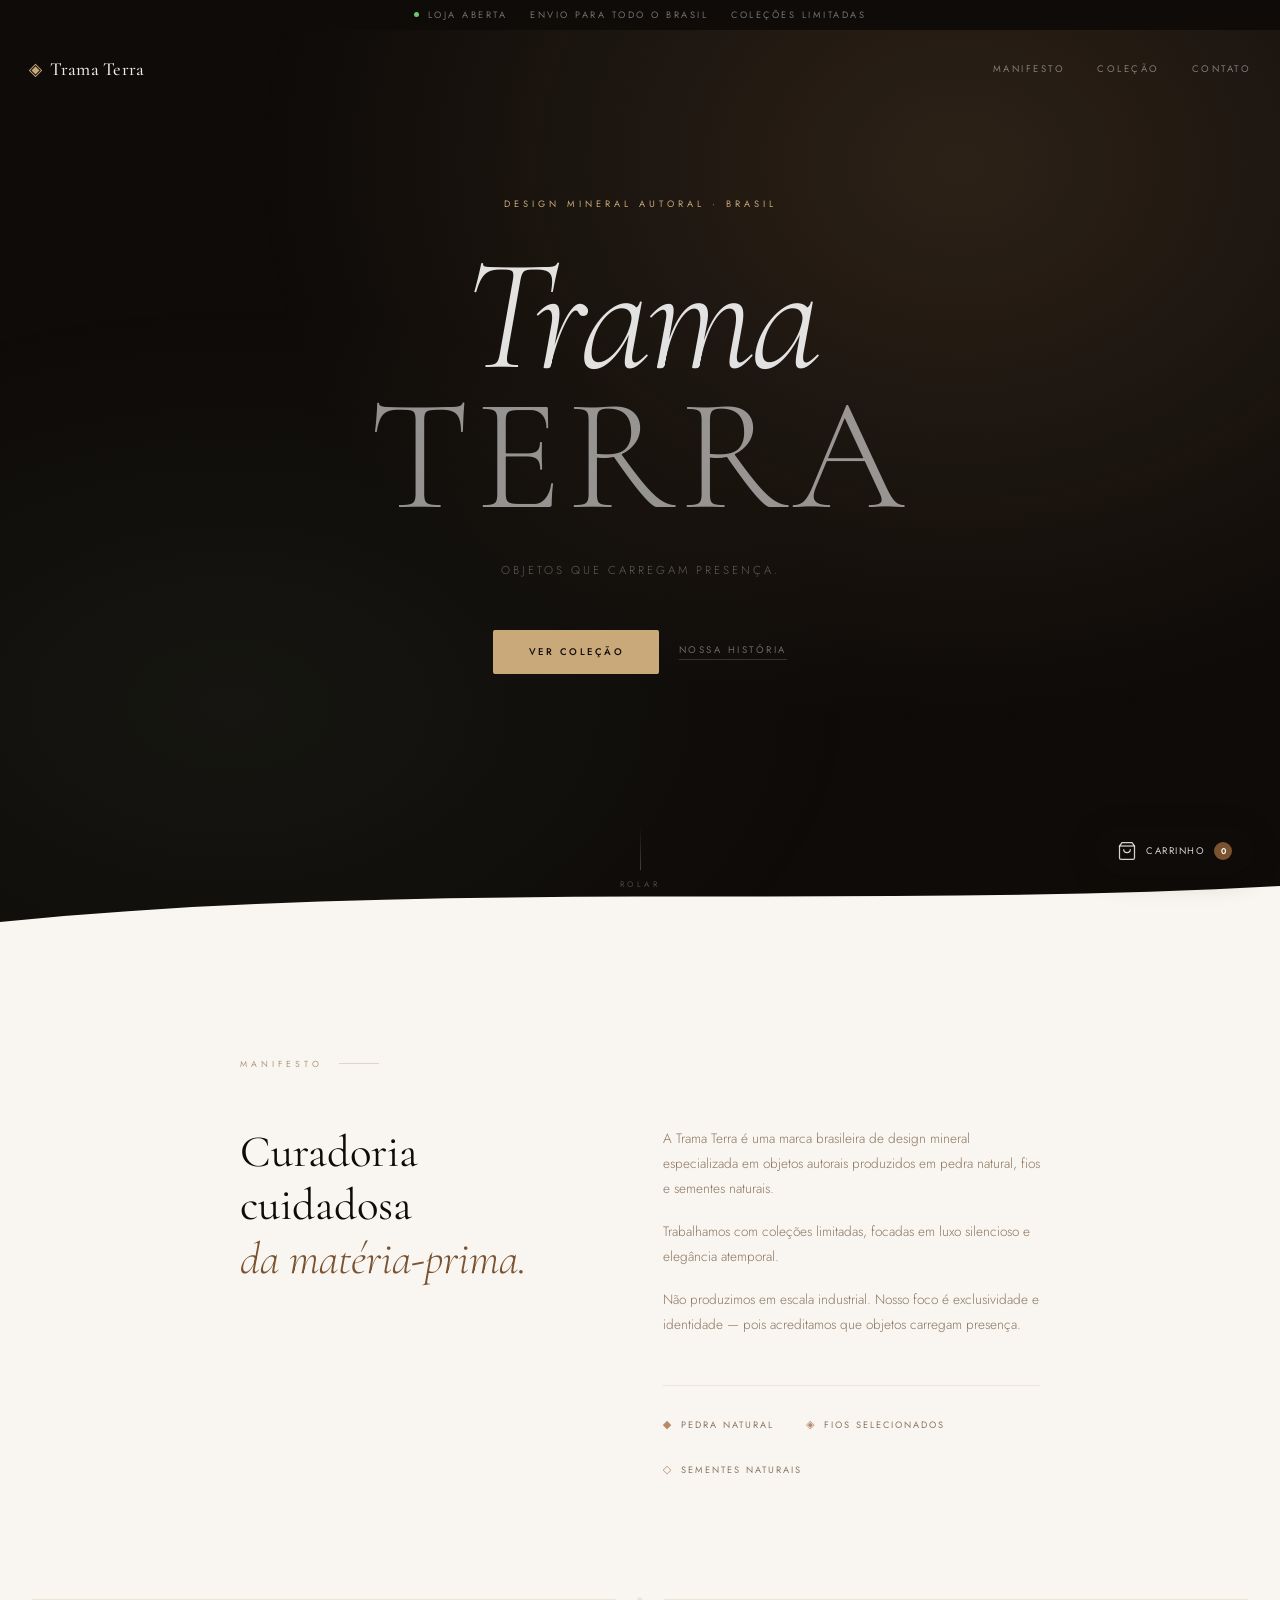
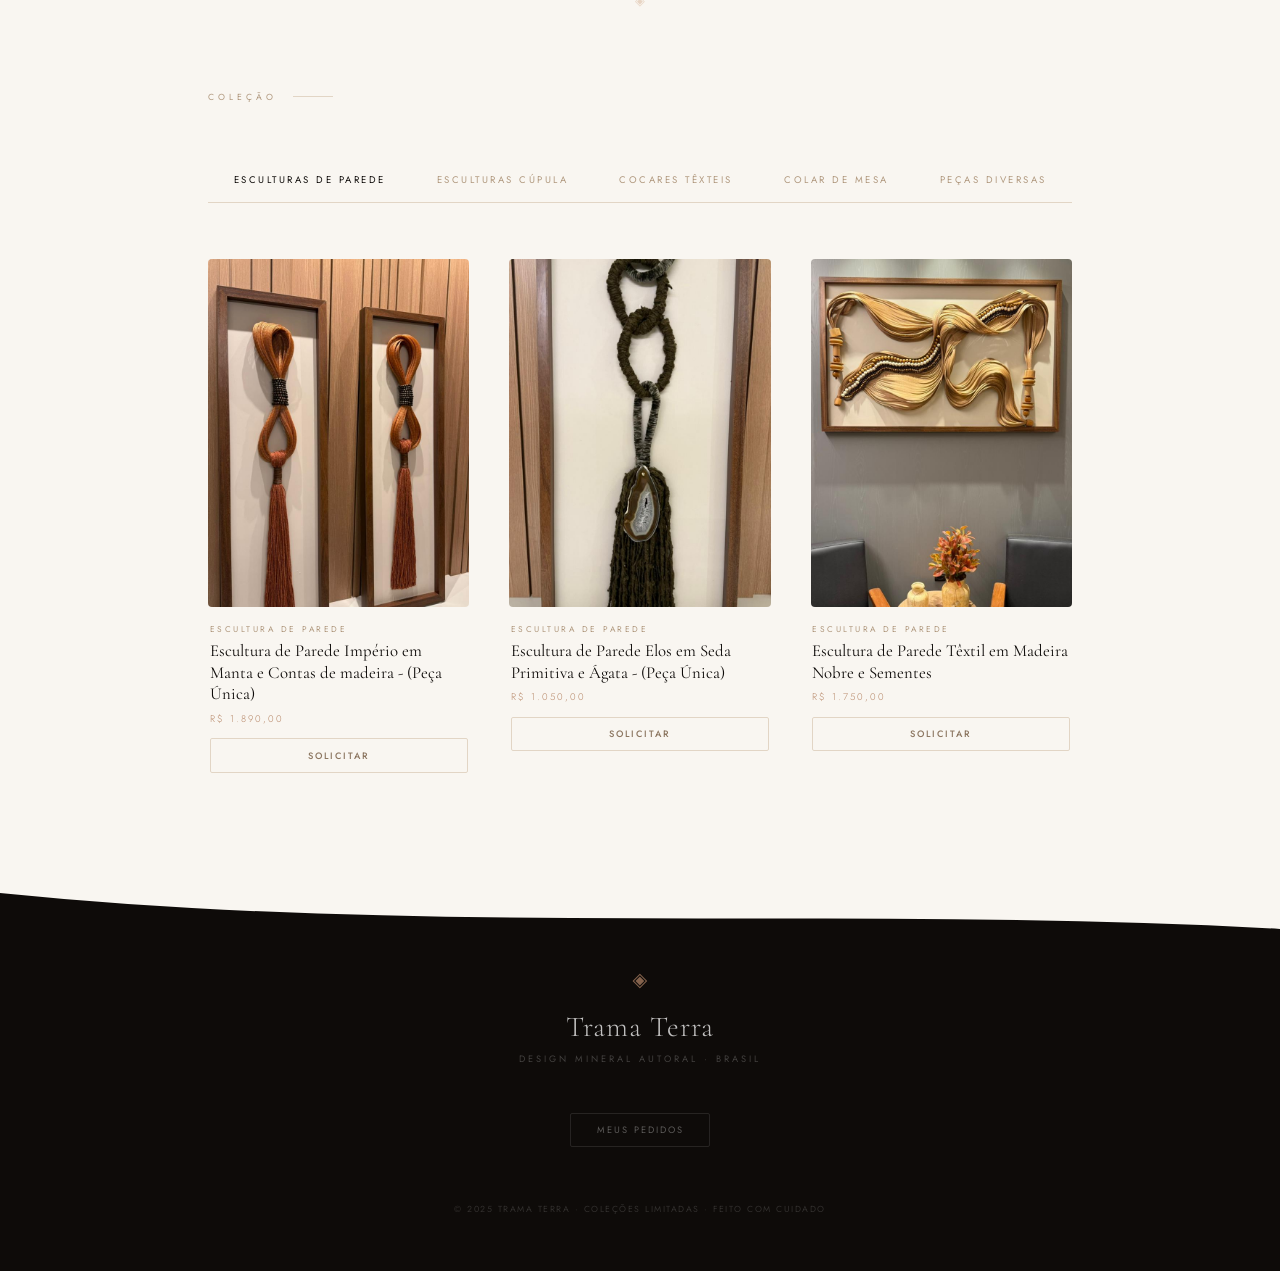
==== commit 394bc3ed: "version 1.3" ====
--- a/index.html
+++ b/index.html
@@ -114,6 +114,7 @@
           <button class="cat-tab" data-cat="cupulas">Esculturas Cúpula</button>
           <button class="cat-tab" data-cat="cocares">Cocares Têxteis</button>
           <button class="cat-tab" data-cat="colarmesa">Colar de Mesa</button>
+          <button class="cat-tab" data-cat="pecadiversa">Peças Diversas</button>
         </nav>
         <div class="products-grid" id="products-grid"></div>
       </div>
@@ -563,15 +564,25 @@
           cat: "cocares",
           catLabel: "Cocar Têxtil",
           name: "Cocar Têxtil Capim Dourado",
-          desc: "Confeccionado com fio natural enrolado em madeira nobre e sementes do cerrado. Leveza, textura e sofisticação — a riqueza natural do Brasil em um objeto de decoração autoral.",
-          price: 875,
-          priceStr: "R$ 875,00",
-          images: [
-            "assets/img/Colar com madeira e semente 875,00.jpeg",
-            "assets/img/Colar com madeira e semente 875,00(1).jpeg",
-            "assets/img/img10.jpeg",
-            "assets/img/img11.jpeg",
-            "assets/img/img12.jpeg",
+          desc: "Produzido com a técnica Fiber emballage, utilizando capim dourado trazendo centralidade. Leveza, textura e sofisticação — a riqueza natural do Brasil em um objeto de decoração autoral.",
+          price: 2250,
+          priceStr: "R$ 2.250,00",
+          images: [
+            "assets/img/img-17.jpg",
+          ],
+        },
+        {
+          id: "p12",
+          cat: "cocares",
+          catLabel: "Cocar Têxtil",
+          name: "Cocar Portal Raiz",
+          desc: "Nem toda porta se abre com as mãos. Algumas se atravessam com a alma. O Portal Raiz nasce do encontro entre matéria e memória.",
+          price: 2420,
+          priceStr: "R$ 2.420,00",
+          images: [
+            "assets/img/img18.jpg",
+            "assets/img/img19.jpg",
+            "assets/img/img20.jpg",
           ],
         },
 
@@ -586,20 +597,39 @@
           priceStr: "R$ 890,00",
           images: [
             "assets/img/Escultura ELO TERRACOTA em croche e pedra agata 189.jpeg",
+            "assets/img/img21.jpeg",
+            "assets/img/img22.jpeg",
           ],
         },
         {
           id: "p10",
           cat: "colarmesa",
           catLabel: "Colar de Mesa",
-          name: "Colar de Mesa Capim Dourado",
-          desc: "Confeccionado com fio natural enrolado em madeira nobre e sementes do cerrado. Leveza, textura e sofisticação — a riqueza natural do Brasil em um objeto de decoração autoral.",
-          price: 875,
-          priceStr: "R$ 875,00",
+          name: "Colar de Mesa jadeita",
+          desc: "Manta decorativa, bastão  de selenita com banho de ouro nas bordas, pedras jadeita e pedras rolada com banho total.",
+          price: 1118,
+          priceStr: "R$ 1.118,00",
           images: [
             "assets/img/Escultura de mesa jadeita 1.118,00.jpeg",
-          ],
-        },
+            "assets/img/img25.jpeg",
+          ],
+        },
+
+        // ── PEÇAS DIVERSAS ─────────────────────────────────────
+        {
+          id: "p13",
+          cat: "pecadiversa",
+          catLabel: "Peças Diversas",
+          name: "Borboleta Ágata Trama Terra",
+          desc: "Formada por lâminas naturais de ágata, revelando camadas que atravessam o tempo. Ideal para ambientes que pedem significado, energia e estética refinada.",
+          price: 430,
+          priceStr: "R$ 430,00",
+          images: [
+            "assets/img/img23.jpeg",
+            "assets/img/img24.jpeg",
+          ],
+        },
+
 
       ];
 
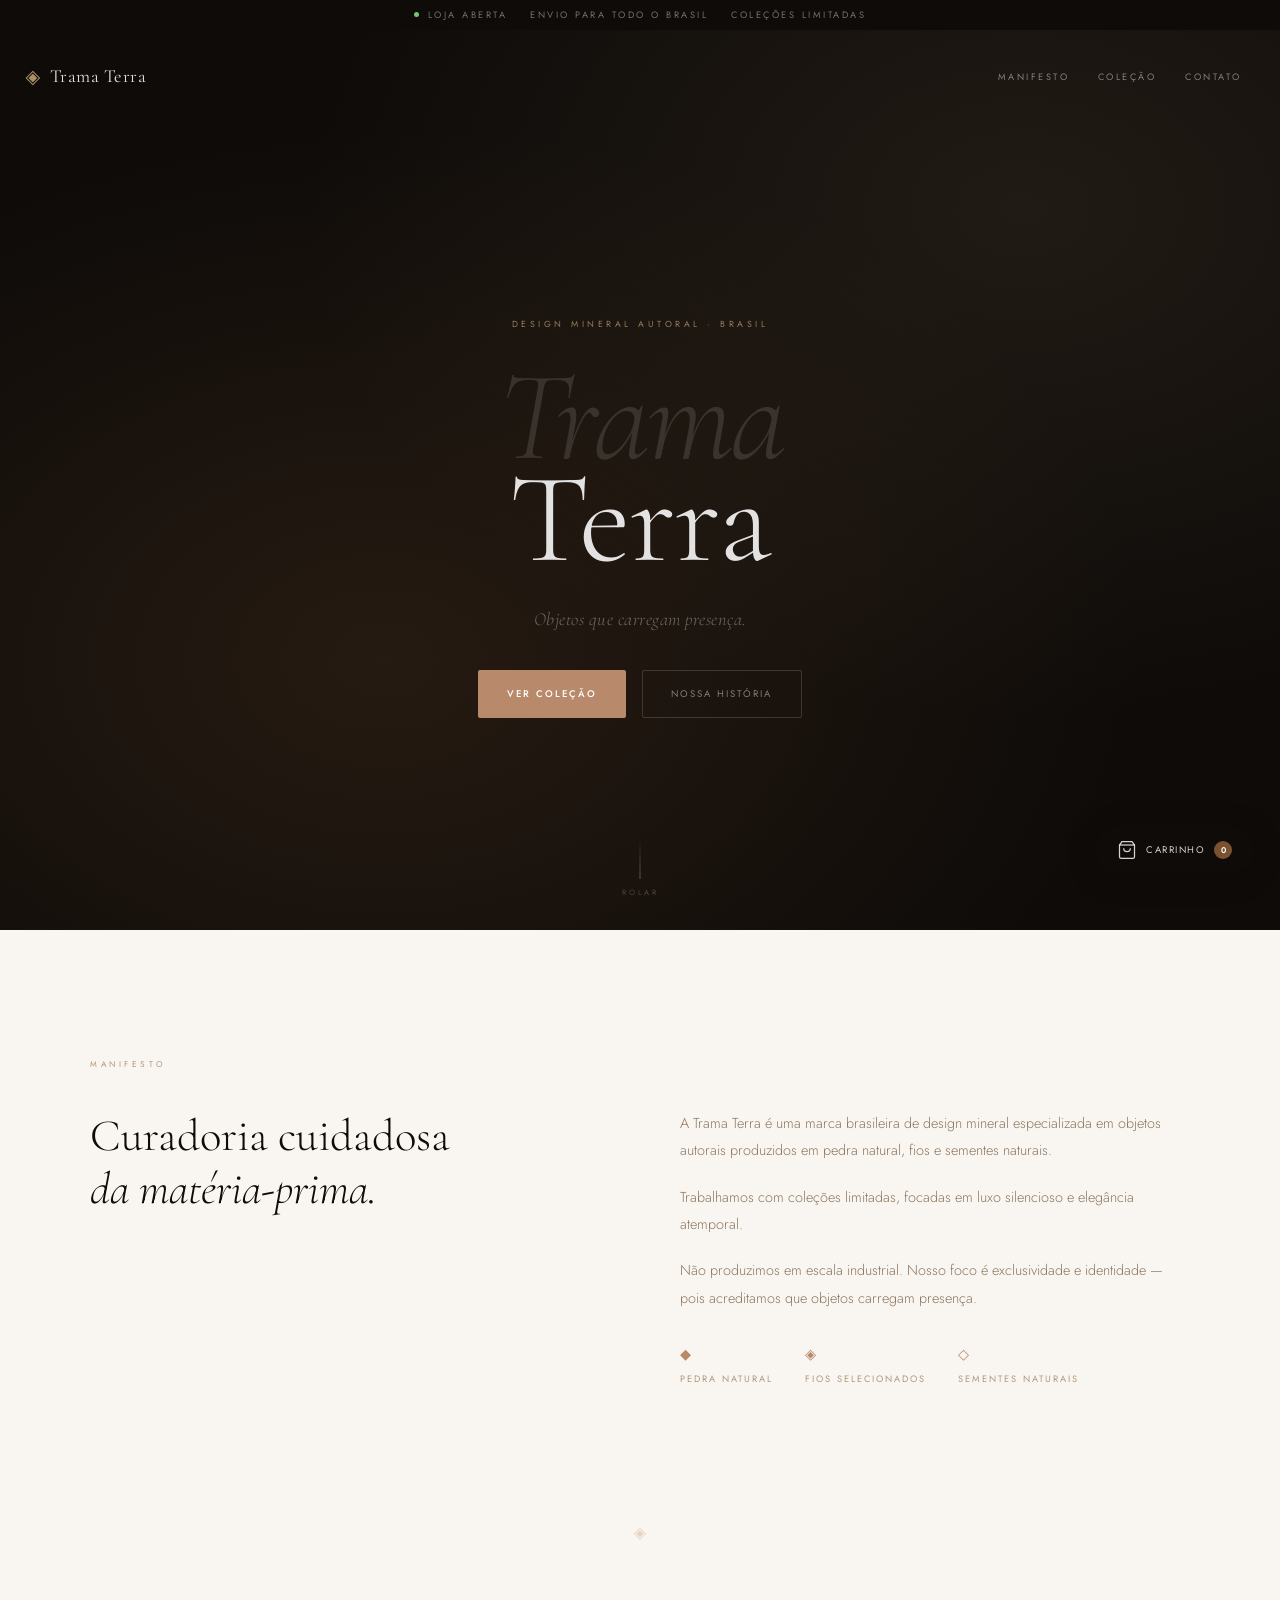
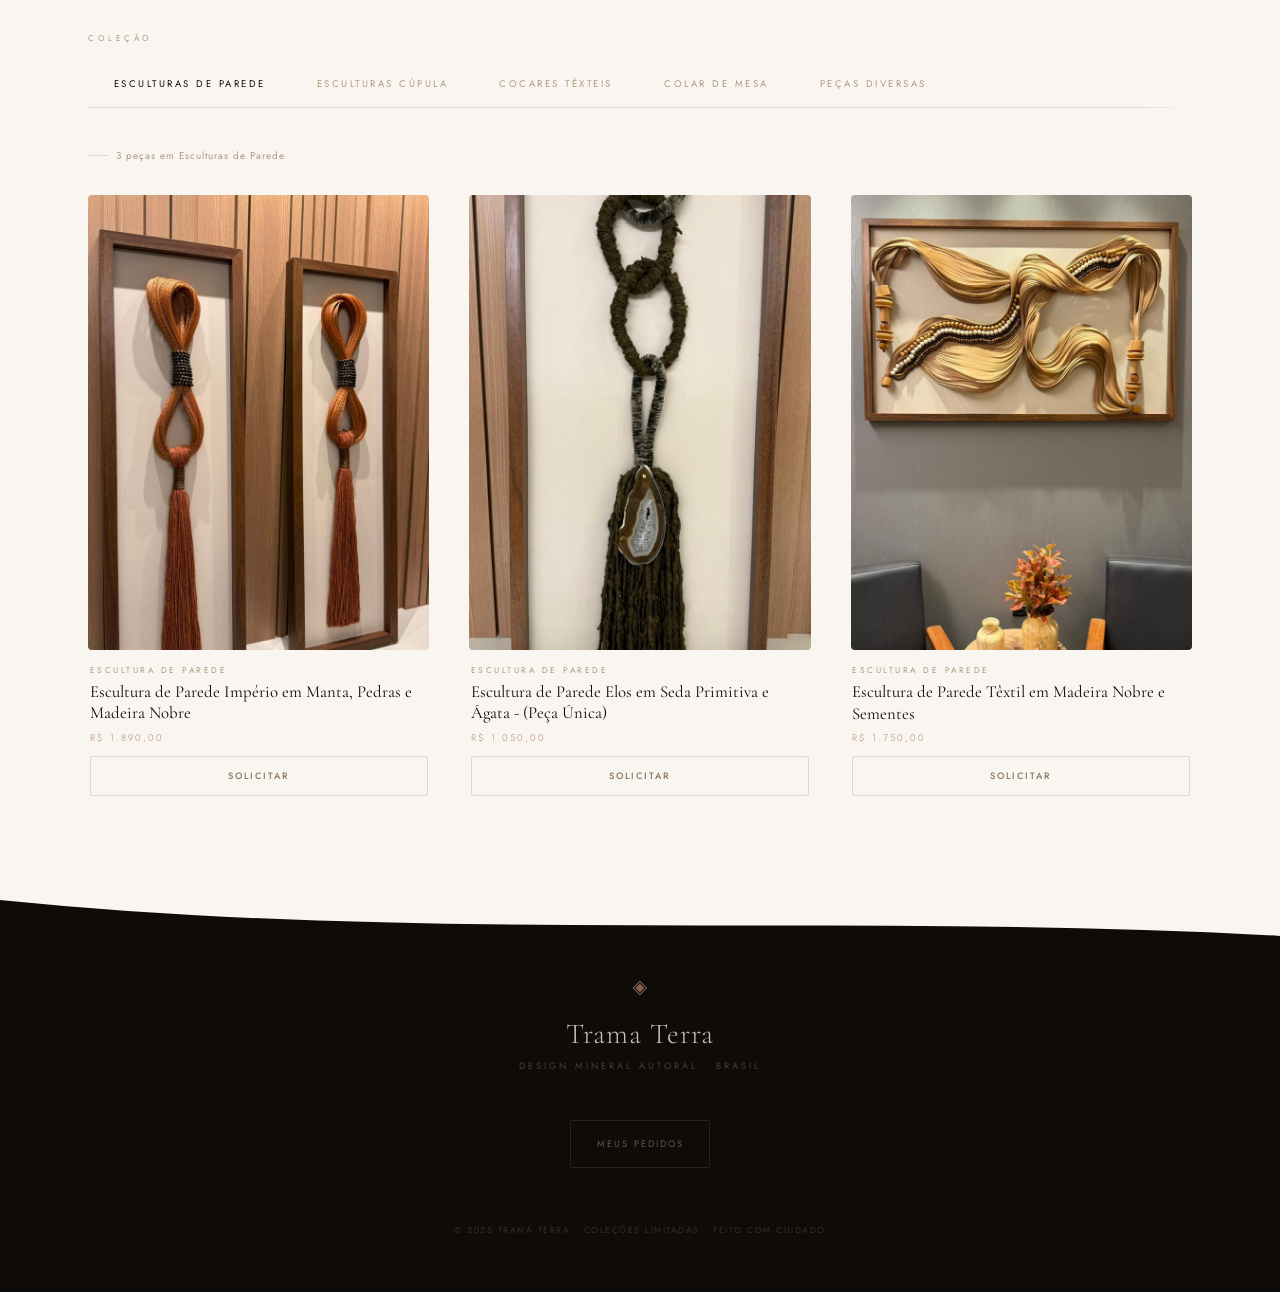
==== commit 5558f9e6: "version 1.6" ====
--- a/index.html
+++ b/index.html
@@ -106,17 +106,64 @@
     <!-- ─── COLEÇÃO ─── -->
     <section class="collection" id="colecao">
       <div class="collection-inner">
-        <div class="section-label">Coleção</div>
-        <nav class="cat-tabs" id="cat-tabs">
-          <button class="cat-tab active" data-cat="esculturas">
-            Esculturas de Parede
+        <!-- Wrapper do sistema de navegação por categoria -->
+        <div class="cat-nav-wrapper">
+
+          <!-- Cabeçalho (label + info) -->
+          <div class="cat-header">
+            <div class="cat-label-text">Coleção</div>
+          </div>
+
+          <!-- ══ MOBILE: Botão dropdown ══
+               Visível apenas em telas < 640px.
+               Mostra a categoria atual + total de peças.
+               Ao tocar, expande um painel com todas as categorias,
+               cada uma com contagem de itens e check de seleção. -->
+          <button
+            class="cat-dropdown-btn"
+            id="cat-dropdown-btn"
+            aria-haspopup="listbox"
+            aria-expanded="false"
+            aria-label="Selecionar categoria"
+          >
+            <span class="cat-dropdown-current" id="cat-dropdown-current">Esculturas de Parede</span>
+            <span class="cat-dropdown-meta" id="cat-dropdown-meta">3 peças</span>
+            <svg class="cat-dropdown-arrow" viewBox="0 0 24 24" fill="none" stroke="currentColor" stroke-width="1.5" aria-hidden="true">
+              <polyline points="6 9 12 15 18 9"></polyline>
+            </svg>
           </button>
-          <button class="cat-tab" data-cat="cupulas">Esculturas Cúpula</button>
-          <button class="cat-tab" data-cat="cocares">Cocares Têxteis</button>
-          <button class="cat-tab" data-cat="colarmesa">Colar de Mesa</button>
-          <button class="cat-tab" data-cat="pecadiversa">Peças Diversas</button>
-        </nav>
-        <div class="products-grid" id="products-grid"></div>
+
+          <!-- Painel de categorias (dropdown) -->
+          <div
+            class="cat-dropdown-panel"
+            id="cat-dropdown-panel"
+            role="listbox"
+            aria-label="Categorias"
+          >
+            <!-- Itens injetados pelo JS -->
+          </div>
+
+          <!-- ══ TABLET/DESKTOP: Abas horizontais ══
+               Com wrapper que adiciona fade lateral para indicar
+               que há mais conteúdo scrollável. -->
+          <div class="cat-tabs-wrapper">
+            <nav class="cat-tabs" id="cat-tabs" role="tablist" aria-label="Categorias de produto">
+              <button class="cat-tab active" data-cat="esculturas" role="tab" aria-selected="true">
+                Esculturas de Parede
+              </button>
+              <button class="cat-tab" data-cat="cupulas" role="tab" aria-selected="false">Esculturas Cúpula</button>
+              <button class="cat-tab" data-cat="cocares" role="tab" aria-selected="false">Cocares Têxteis</button>
+              <button class="cat-tab" data-cat="colarmesa" role="tab" aria-selected="false">Colar de Mesa</button>
+              <button class="cat-tab" data-cat="pecadiversa" role="tab" aria-selected="false">Peças Diversas</button>
+            </nav>
+          </div>
+        </div>
+
+        <!-- Contador de produtos (feedback visual após trocar de aba) -->
+        <div class="cat-product-count" id="cat-product-count" aria-live="polite"></div>
+
+        <!-- Grade de produtos -->
+        <div class="products-grid" id="products-grid" role="list"></div>
       </div>
     </section>
 
@@ -138,7 +185,7 @@
     </footer>
 
     <!-- ─── CART FAB ─── -->
-    <button class="cart-fab" id="cart-btn">
+    <button class="cart-fab" id="cart-btn" aria-label="Abrir carrinho">
       <svg
         width="20"
         height="20"
@@ -146,19 +193,23 @@
         fill="none"
         stroke="currentColor"
         stroke-width="1.5"
+        aria-hidden="true"
       >
         <path d="M6 2 3 6v14a2 2 0 0 0 2 2h14a2 2 0 0 0 2-2V6l-3-4z" />
         <line x1="3" y1="6" x2="21" y2="6" />
         <path d="M16 10a4 4 0 0 1-8 0" />
       </svg>
       <span>Carrinho</span>
-      <span class="cart-badge" id="cart-count">0</span>
+      <span class="cart-badge" id="cart-count" aria-label="itens no carrinho">0</span>
     </button>
 
+    <!-- ─── TOAST ─── -->
+    <div class="toast" id="toast" role="status" aria-live="polite"></div>
+
     <!-- ══ MODAL: PRODUTO ══ -->
-    <div class="modal-overlay" id="product-modal">
+    <div class="modal-overlay" id="product-modal" role="dialog" aria-modal="true" aria-label="Detalhes do produto">
       <div class="modal-sheet product-sheet">
-        <button class="modal-close" id="product-modal-close">
+        <button class="modal-close" id="product-modal-close" aria-label="Fechar">
           <svg
             width="18"
             height="18"
@@ -166,6 +217,7 @@
             fill="none"
             stroke="currentColor"
             stroke-width="1.5"
+            aria-hidden="true"
           >
             <line x1="18" y1="6" x2="6" y2="18" />
             <line x1="6" y1="6" x2="18" y2="18" />
@@ -174,9 +226,16 @@
         <div class="pm-gallery">
           <div class="pm-main-wrap" id="pm-main-wrap">
             <img class="pm-main-img" id="pm-main-img" src="" alt="" />
-            <button class="pm-arrow pm-arrow-left" id="pm-prev">‹</button>
-            <button class="pm-arrow pm-arrow-right" id="pm-next">›</button>
-            <div class="pm-img-counter" id="pm-img-counter">1 / 1</div>
+            <button class="pm-arrow pm-arrow-left" id="pm-prev" aria-label="Imagem anterior">‹</button>
+            <button class="pm-arrow pm-arrow-right" id="pm-next" aria-label="Próxima imagem">›</button>
+            <div class="pm-img-counter" id="pm-img-counter" aria-live="polite">1 / 1</div>
+            <!-- Dica de swipe — aparece ao abrir galeria com múltiplas imagens -->
+            <div class="pm-swipe-hint" id="pm-swipe-hint" aria-hidden="true">
+              <svg width="14" height="14" viewBox="0 0 24 24" fill="none" stroke="currentColor" stroke-width="2">
+                <path d="M5 12h14M12 5l7 7-7 7"/>
+              </svg>
+              Deslize para ver mais
+            </div>
           </div>
           <div class="pm-thumbs" id="pm-thumbs"></div>
         </div>
@@ -186,14 +245,15 @@
           <p class="pm-desc" id="pm-desc"></p>
           <div class="pm-price" id="pm-price"></div>
           <div class="pm-qty-row">
-            <button class="qty-btn" id="pm-dec">−</button>
-            <span class="qty-num" id="pm-qty">1</span>
-            <button class="qty-btn" id="pm-inc">+</button>
+            <button class="qty-btn" id="pm-dec" aria-label="Diminuir quantidade">−</button>
+            <span class="qty-num" id="pm-qty" aria-label="Quantidade">1</span>
+            <button class="qty-btn" id="pm-inc" aria-label="Aumentar quantidade">+</button>
           </div>
           <textarea
             class="pm-obs"
             id="pm-obs"
             placeholder="Observações: preferências, medidas, urgência..."
+            aria-label="Observações do pedido"
           ></textarea>
           <button class="pm-add-btn" id="pm-add-btn">
             Adicionar ao Carrinho
@@ -203,14 +263,14 @@
     </div>
 
     <!-- ══ MODAL: CARRINHO ══ -->
-    <div class="modal-overlay" id="cart-modal">
+    <div class="modal-overlay" id="cart-modal" role="dialog" aria-modal="true" aria-label="Carrinho de compras">
       <div class="modal-sheet">
         <div class="modal-header">
           <h2 class="modal-title">
             Carrinho
             <span class="modal-count" id="cart-count-modal">0 itens</span>
           </h2>
-          <button class="modal-close" id="close-modal-btn">
+          <button class="modal-close" id="close-modal-btn" aria-label="Fechar carrinho">
             <svg
               width="18"
               height="18"
@@ -218,6 +278,7 @@
               fill="none"
               stroke="currentColor"
               stroke-width="1.5"
+              aria-hidden="true"
             >
               <line x1="18" y1="6" x2="6" y2="18" />
               <line x1="6" y1="6" x2="18" y2="18" />
@@ -232,34 +293,13 @@
           </div>
 
           <div class="form-section">
-            <div class="form-section-title">Calcular Frete</div>
-            <div class="frete-row">
-              <input
-                type="text"
-                class="form-input"
-                id="frete-cep-input"
-                placeholder="CEP (77000-000)"
-                oninput="formatCEPFrete(this)"
-                maxlength="9"
-              />
-              <button class="btn-calc-frete" onclick="calcularFrete()">
-                Calcular
-              </button>
-            </div>
-            <div
-              id="frete-result"
-              class="frete-result"
-              style="display: none"
-            ></div>
-          </div>
-
-          <div class="form-section">
             <div class="form-section-title">Seus Dados</div>
             <input
               type="text"
               class="form-input"
               id="customer-name"
               placeholder="Nome completo"
+              autocomplete="name"
             />
             <p class="form-warn" id="customer-name-warn">
               Por favor, informe seu nome.
@@ -270,12 +310,16 @@
                 class="form-input"
                 id="customer-phone"
                 placeholder="WhatsApp / Celular"
+                autocomplete="tel"
+                inputmode="tel"
               />
               <input
                 type="email"
                 class="form-input"
                 id="customer-email"
                 placeholder="E-mail (opcional)"
+                autocomplete="email"
+                inputmode="email"
               />
             </div>
             <p class="form-warn" id="customer-phone-warn">
@@ -290,6 +334,9 @@
                 class="ship-opt selected"
                 id="ship-correios"
                 onclick="selectShipping('correios')"
+                role="radio"
+                aria-checked="true"
+                tabindex="0"
               >
                 📦 Correios
               </div>
@@ -297,7 +344,9 @@
                 class="ship-opt"
                 id="ship-motoboy"
                 onclick="selectShipping('motoboy')"
-                style="display:none"
+                role="radio"
+                aria-checked="false"
+                tabindex="0"
               >
                 🛵 Motoboy
               </div>
@@ -305,6 +354,9 @@
                 class="ship-opt"
                 id="ship-retirada"
                 onclick="selectShipping('retirada')"
+                role="radio"
+                aria-checked="false"
+                tabindex="0"
               >
                 🏡 Retirada
               </div>
@@ -317,6 +369,8 @@
                 placeholder="CEP"
                 oninput="formatCEP(this)"
                 maxlength="9"
+                inputmode="numeric"
+                autocomplete="postal-code"
               />
               <p class="form-warn" id="cep-warn">Por favor, informe o CEP.</p>
               <input
@@ -324,6 +378,7 @@
                 class="form-input"
                 id="address-street"
                 placeholder="Rua / Avenida"
+                autocomplete="street-address"
               />
               <div class="form-row">
                 <input
@@ -331,6 +386,7 @@
                   class="form-input"
                   id="address-num"
                   placeholder="Número"
+                  inputmode="numeric"
                 />
                 <input
                   type="text"
@@ -351,6 +407,7 @@
                   class="form-input"
                   id="address-city"
                   placeholder="Cidade"
+                  autocomplete="address-level2"
                 />
                 <input
                   type="text"
@@ -358,6 +415,8 @@
                   id="address-state"
                   placeholder="UF"
                   maxlength="2"
+                  autocomplete="address-level1"
+                  style="text-transform: uppercase;"
                 />
               </div>
               <p class="form-warn" id="address-warn">
@@ -373,6 +432,9 @@
                 class="pay-opt selected"
                 id="btn-pix"
                 onclick="selectPayment('pix')"
+                role="radio"
+                aria-checked="true"
+                tabindex="0"
               >
                 Pix
               </div>
@@ -380,6 +442,9 @@
                 class="pay-opt"
                 id="btn-cartao"
                 onclick="selectPayment('cartao')"
+                role="radio"
+                aria-checked="false"
+                tabindex="0"
               >
                 Cartão
               </div>
@@ -387,6 +452,9 @@
                 class="pay-opt"
                 id="btn-deposito"
                 onclick="selectPayment('deposito')"
+                role="radio"
+                aria-checked="false"
+                tabindex="0"
               >
                 Depósito
               </div>
@@ -394,7 +462,7 @@
           </div>
 
           <button class="checkout-btn" id="checkout-btn">
-            <svg width="18" height="18" viewBox="0 0 24 24" fill="currentColor">
+            <svg width="18" height="18" viewBox="0 0 24 24" fill="currentColor" aria-hidden="true">
               <path
                 d="M17.472 14.382c-.297-.149-1.758-.867-2.03-.967-.273-.099-.471-.148-.67.15-.197.297-.767.966-.94 1.164-.173.199-.347.223-.644.075-.297-.15-1.255-.463-2.39-1.475-.883-.788-1.48-1.761-1.653-2.059-.173-.297-.018-.458.13-.606.134-.133.298-.347.446-.52.149-.174.198-.298.298-.497.099-.198.05-.371-.025-.52-.075-.149-.669-1.612-.916-2.207-.242-.579-.487-.5-.669-.51-.173-.008-.371-.01-.57-.01-.198 0-.52.074-.792.372-.272.297-1.04 1.016-1.04 2.479 0 1.462 1.065 2.875 1.213 3.074.149.198 2.096 3.2 5.077 4.487.709.306 1.262.489 1.694.625.712.227 1.36.195 1.871.118.571-.085 1.758-.719 2.006-1.413.248-.694.248-1.289.173-1.413-.074-.124-.272-.198-.57-.347z"
               />
@@ -409,11 +477,11 @@
     </div>
 
     <!-- ══ MODAL: HISTÓRICO ══ -->
-    <div class="modal-overlay" id="history-modal">
+    <div class="modal-overlay" id="history-modal" role="dialog" aria-modal="true" aria-label="Histórico de pedidos">
       <div class="modal-sheet">
         <div class="modal-header">
           <h2 class="modal-title">Meus Pedidos</h2>
-          <button class="modal-close" id="history-modal-close">
+          <button class="modal-close" id="history-modal-close" aria-label="Fechar">
             <svg
               width="18"
               height="18"
@@ -421,6 +489,7 @@
               fill="none"
               stroke="currentColor"
               stroke-width="1.5"
+              aria-hidden="true"
             >
               <line x1="18" y1="6" x2="6" y2="18" />
               <line x1="6" y1="6" x2="18" y2="18" />
@@ -440,36 +509,22 @@
     <script>
       /* ════════════════════════════════════════════════════════════
          CATÁLOGO DE PRODUTOS — Trama Terra
-         Associação manual: produto ↔ imagens por agrupamento visual.
-         
-         Lógica de distribuição das 19 imagens entre os 7 produtos:
-         - img1–img3:  Escultura Império (madeira + pedras, verticais escuras)
-         - img4–img6:  Escultura Elos (ágata, tons mais claros, textura circular)
-         - img7–img9:  Escultura Têxtil (sementes, textura fibrosa)
-         - img10–img12: Cúpula Clareza Mental (pedras azuladas/brancas/selenita)
-         - img13–img15: Cúpula Calma (tons verdes/jade/ágata)
-         - img16–img17: Cocar Floresta G (grande, plumagem densa)
-         - img18–img19: Cocar Capim Dourado (capim dourado, tonalidade ouro)
-         
-         Nota: caso as imagens reais não correspondam exatamente a esta
-         distribuição, basta reatribuir os arrays abaixo. A lógica de
-         renderização continuará funcionando automaticamente.
-      ════════════════════════════════════════════════════════════ */
+         ════════════════════════════════════════════════════════════ */
       const CATALOG = [
         // ── ESCULTURAS DE PAREDE ────────────────────────────────
         {
           id: "p1",
           cat: "esculturas",
           catLabel: "Escultura de Parede",
-          name: "Escultura de Parede Império em Manta e Contas de madeira - (Peça Única)",
-          desc: "Em manta e contas de madeira nobre. 36×118 cm. Peça monumental em terracota com nó escultural, pedras naturais e franjas em seda — presença que transforma qualquer parede.",
+          name: "Escultura de Parede Império em Manta, Pedras e Madeira Nobre",
+          desc: "Em manta e pedras e madeira nobre. 36×118 cm. Composição vertical de grande impacto, com fios de manta natural e pedras brutas — presença que transforma qualquer parede.",
           price: 1890,
           priceStr: "R$ 1.890,00",
+          pkg: { c: 45, l: 20, a: 125, pesoReal: 2.5 },
           images: [
             "assets/img/img14.jpeg",
             "assets/img/img15.jpeg",
             "assets/img/img16.jpeg",
-            
           ],
         },
         {
@@ -480,6 +535,7 @@
           desc: "Em seda primitiva e pedra natural Ágata. Elos encadeados em fio bruto com pedra ágata natural ao centro — equilíbrio entre força e delicadeza.",
           price: 1050,
           priceStr: "R$ 1.050,00",
+          pkg: { c: 40, l: 15, a: 80, pesoReal: 1.2 },
           images: [
             "assets/img/img7.jpeg",
             "assets/img/img9.jpeg",
@@ -495,14 +551,14 @@
           desc: "Em madeira nobre e sementes naturais. 45×118 cm. Ondas sinuosas de fibra natural intercaladas com sementes e contas de madeira — movimento orgânico em grande formato.",
           price: 1750,
           priceStr: "R$ 1.750,00",
+          pkg: { c: 50, l: 18, a: 125, pesoReal: 2.2 },
           images: [
             "assets/img/img6.jpeg",
             "assets/img/img8.jpeg",
-            
-          ],
-        },
-
-        // ── ESCULTURAS CÚPULA ───────────────────────────────────
+          ],
+        },
+
+        // ── ESCULTURAS CÚPULA ────────────────────────────────────
         {
           id: "p4",
           cat: "cupulas",
@@ -511,6 +567,7 @@
           desc: "Pedra Selenita com banho de ouro e quartzo branco leitoso. 22×12×15 cm. Composição suspensa em caixa acrílica — pedras que evocam silêncio e clareza interior.",
           price: 819,
           priceStr: "R$ 819,00",
+          pkg: { c: 28, l: 18, a: 22, pesoReal: 1.5 },
           images: [
             "assets/img/Escultura LEVEZA 819,00.jpeg",
             "assets/img/Escultura LEVEZA 819,00(1).jpeg",
@@ -526,6 +583,7 @@
           desc: "Jadeíta, quartzo banhado e ágata com banho. 12×12×15 cm. Pedras de tons terrosos e verdes suspensos em fio dourado dentro de caixa acrílica — presença mineral contemplativa.",
           price: 1118,
           priceStr: "R$ 1.118,00",
+          pkg: { c: 20, l: 18, a: 22, pesoReal: 1.8 },
           images: [
             "assets/img/scultura  cupula clareza mental pedra natural sodalita e quartzo branco leitoso, selenita banhada e seda pura  medida 22x12x15.jpeg",
             "assets/img/img5.jpeg",
@@ -539,12 +597,14 @@
           desc: "Pedra natural sodalita e quartzo branco leitoso, selenita banhada e seda pura. 12×12×15 cm. Pedras de tons terrosos e verdes suspensos em fio dourado dentro de caixa acrílica — presença mineral contemplativa.",
           price: 1118,
           priceStr: "R$ 1.118,00",
+          pkg: { c: 20, l: 18, a: 22, pesoReal: 1.8 },
           images: [
             "assets/img/img2.jpeg",
             "assets/img/img4.jpeg",
           ],
         },
-        // ── COCARES TÊXTEIS ─────────────────────────────────────
+
+        // ── COCARES TÊXTEIS ──────────────────────────────────────
         {
           id: "p6",
           cat: "cocares",
@@ -553,6 +613,7 @@
           desc: "Produzido artesanalmente com palha natural, fios têxteis, sementes e madeira nobre. Tamanho G com imponência e riqueza de detalhes — peça de decoração ou ritual de impacto único.",
           price: 2550,
           priceStr: "R$ 2.550,00",
+          pkg: { c: 85, l: 30, a: 125, pesoReal: 1.8 },
           images: [
             "assets/img/Cocar textil floresta G(1).jpeg",
             "assets/img/Cocar textil floresta G.jpeg",
@@ -567,6 +628,7 @@
           desc: "Produzido com a técnica Fiber emballage, utilizando capim dourado trazendo centralidade. Leveza, textura e sofisticação — a riqueza natural do Brasil em um objeto de decoração autoral.",
           price: 2250,
           priceStr: "R$ 2.250,00",
+          pkg: { c: 70, l: 25, a: 100, pesoReal: 1.4 },
           images: [
             "assets/img/img-17.jpg",
           ],
@@ -579,14 +641,30 @@
           desc: "Nem toda porta se abre com as mãos. Algumas se atravessam com a alma. O Portal Raiz nasce do encontro entre matéria e memória.",
           price: 2420,
           priceStr: "R$ 2.420,00",
+          pkg: { c: 85, l: 30, a: 120, pesoReal: 1.8 },
           images: [
             "assets/img/img18.jpg",
             "assets/img/img19.jpg",
             "assets/img/img20.jpg",
           ],
         },
-
-        // ── COLAR DE MESA ─────────────────────────────────────
+        {
+          id: "p14",
+          cat: "cocares",
+          catLabel: "Cocar Têxtil",
+          name: "Mini Cocar Essência Nativa",
+          desc: "Emoldurado em estrutura de madeira, sofisticado, transformando-se em um objeto de arte pronto para valorizar qualquer ambiente. Peça única — sem repetição, sem padrão industrial.",
+          price: 480,
+          priceStr: "R$ 480,00",
+          pkg: { c: 40, l: 20, a: 50, pesoReal: 0.6 },
+          images: [
+            "assets/img/img28.jpeg",
+            "assets/img/img27.jpeg",
+            "assets/img/img26.jpeg",
+          ],
+        },
+
+        // ── COLAR DE MESA ────────────────────────────────────────
         {
           id: "p9",
           cat: "colarmesa",
@@ -595,6 +673,7 @@
           desc: "Elo escultural em crochê terracota com pedra ágata natural. Peça de mesa ou parede com apelo contemporâneo — textura rica e pedra de acabamento refinado.",
           price: 890,
           priceStr: "R$ 890,00",
+          pkg: { c: 35, l: 20, a: 15, pesoReal: 0.8 },
           images: [
             "assets/img/Escultura ELO TERRACOTA em croche e pedra agata 189.jpeg",
             "assets/img/img21.jpeg",
@@ -605,17 +684,18 @@
           id: "p10",
           cat: "colarmesa",
           catLabel: "Colar de Mesa",
-          name: "Colar de Mesa jadeita",
-          desc: "Manta decorativa, bastão  de selenita com banho de ouro nas bordas, pedras jadeita e pedras rolada com banho total.",
+          name: "Colar de Mesa Jadeita",
+          desc: "Manta decorativa, bastão de selenita com banho de ouro nas bordas, pedras jadeita e pedras rolada com banho total.",
           price: 1118,
           priceStr: "R$ 1.118,00",
+          pkg: { c: 35, l: 20, a: 15, pesoReal: 1.2 },
           images: [
             "assets/img/Escultura de mesa jadeita 1.118,00.jpeg",
             "assets/img/img25.jpeg",
           ],
         },
 
-        // ── PEÇAS DIVERSAS ─────────────────────────────────────
+        // ── PEÇAS DIVERSAS ───────────────────────────────────────
         {
           id: "p13",
           cat: "pecadiversa",
@@ -624,23 +704,36 @@
           desc: "Formada por lâminas naturais de ágata, revelando camadas que atravessam o tempo. Ideal para ambientes que pedem significado, energia e estética refinada.",
           price: 430,
           priceStr: "R$ 430,00",
+          pkg: { c: 30, l: 25, a: 10, pesoReal: 1.0 },
           images: [
             "assets/img/img23.jpeg",
             "assets/img/img24.jpeg",
           ],
         },
-
-
       ];
 
-      // ── Estado modal produto ────────────────────────────────
+      /* ════════════════════════════════════════════════════════════
+         CONFIGURAÇÃO DE CATEGORIAS — com labels e contagens
+         ════════════════════════════════════════════════════════════ */
+      const CATEGORIES = [
+        { id: "esculturas", label: "Esculturas de Parede" },
+        { id: "cupulas",    label: "Esculturas Cúpula" },
+        { id: "cocares",    label: "Cocares Têxteis" },
+        { id: "colarmesa",  label: "Colar de Mesa" },
+        { id: "pecadiversa",label: "Peças Diversas" },
+      ];
+
+      /* ════════════════════════════════════════════════════════════
+         ESTADO
+         ════════════════════════════════════════════════════════════ */
       let currentProduct = null;
       let currentImgIdx = 0;
       let pmQty = 1;
-
-      // ── Intersection observer (fade-up) ─────────────────────
-      // IMPORTANTE: deve ser criado ANTES de renderGrid, pois renderGrid
-      // chama intersectObs.observe() ao criar os cards de produto.
+      let currentCat = "esculturas";
+
+      /* ════════════════════════════════════════════════════════════
+         INTERSECTION OBSERVER (fade-up)
+         ════════════════════════════════════════════════════════════ */
       const intersectObs = new IntersectionObserver(
         (entries) => {
           entries.forEach((entry) => {
@@ -653,19 +746,46 @@
         .querySelectorAll(".fade-up")
         .forEach((el) => intersectObs.observe(el));
 
-      // ── Renderizar grade ────────────────────────────────────
+      /* ════════════════════════════════════════════════════════════
+         TOAST NOTIFICATION
+         ════════════════════════════════════════════════════════════ */
+      function showToast(msg, duration = 2200) {
+        const toast = document.getElementById("toast");
+        toast.textContent = msg;
+        toast.classList.add("show");
+        clearTimeout(toast._timer);
+        toast._timer = setTimeout(() => toast.classList.remove("show"), duration);
+      }
+
+      /* ════════════════════════════════════════════════════════════
+         CONTADOR DE PRODUTOS
+         ════════════════════════════════════════════════════════════ */
+      function updateProductCount(cat) {
+        const count = CATALOG.filter((p) => p.cat === cat).length;
+        const catLabel = CATEGORIES.find(c => c.id === cat)?.label || "";
+        const el = document.getElementById("cat-product-count");
+        if (el) {
+          el.textContent = `${count} ${count === 1 ? "peça" : "peças"} em ${catLabel}`;
+        }
+      }
+
+      /* ════════════════════════════════════════════════════════════
+         RENDERIZAR GRADE DE PRODUTOS
+         ════════════════════════════════════════════════════════════ */
       function renderGrid(cat) {
+        currentCat = cat;
         const grid = document.getElementById("products-grid");
         const items = CATALOG.filter((p) => p.cat === cat);
         grid.innerHTML = "";
         items.forEach((p, i) => {
           const card = document.createElement("article");
           card.className = "product-card fade-up";
+          card.setAttribute("role", "listitem");
           card.style.animationDelay = i * 80 + "ms";
           card.innerHTML = `
-            <div class="product-img-wrap" onclick="openProductModal('${p.id}')">
+            <div class="product-img-wrap" onclick="openProductModal('${p.id}')" role="button" tabindex="0" aria-label="Ver ${p.name}">
               <img class="product-img" src="${p.images[0]}" alt="${p.name}" loading="lazy"/>
-              <div class="product-overlay"><span>Ver Peça</span></div>
+              <div class="product-overlay" aria-hidden="true"><span>Ver Peça</span></div>
             </div>
             <div class="product-info">
               <div class="product-cat-label">${p.catLabel}</div>
@@ -674,12 +794,169 @@
               <button class="product-cta" onclick="openProductModal('${p.id}')">Solicitar</button>
             </div>
           `;
+          // Acessibilidade: abrir modal com teclado no img-wrap
+          const imgWrap = card.querySelector(".product-img-wrap");
+          imgWrap.addEventListener("keydown", (e) => {
+            if (e.key === "Enter" || e.key === " ") {
+              e.preventDefault();
+              openProductModal(p.id);
+            }
+          });
           grid.appendChild(card);
           intersectObs.observe(card);
         });
+        updateProductCount(cat);
+        updateDropdownUI(cat);
       }
 
-      // ── Abrir modal produto ─────────────────────────────────
+      /* ════════════════════════════════════════════════════════════
+         SISTEMA DE NAVEGAÇÃO — DROPDOWN (MOBILE)
+         ════════════════════════════════════════════════════════════ */
+
+      // Construir itens do dropdown
+      function buildDropdownItems() {
+        const panel = document.getElementById("cat-dropdown-panel");
+        panel.innerHTML = "";
+        CATEGORIES.forEach((cat) => {
+          const count = CATALOG.filter((p) => p.cat === cat.id).length;
+          const item = document.createElement("div");
+          item.className = "cat-dropdown-item" + (cat.id === currentCat ? " active" : "");
+          item.setAttribute("role", "option");
+          item.setAttribute("aria-selected", cat.id === currentCat ? "true" : "false");
+          item.setAttribute("tabindex", "0");
+          item.dataset.cat = cat.id;
+          item.innerHTML = `
+            <span class="cat-dropdown-item-name">${cat.label}</span>
+            <span class="cat-dropdown-item-count">${count} peças</span>
+            <span class="cat-dropdown-checkmark" aria-hidden="true">✓</span>
+          `;
+          item.addEventListener("click", () => selectCategory(cat.id));
+          item.addEventListener("keydown", (e) => {
+            if (e.key === "Enter" || e.key === " ") {
+              e.preventDefault();
+              selectCategory(cat.id);
+            }
+          });
+          panel.appendChild(item);
+        });
+      }
+
+      // Atualizar UI do dropdown ao mudar categoria
+      function updateDropdownUI(cat) {
+        const catData = CATEGORIES.find(c => c.id === cat);
+        const count = CATALOG.filter((p) => p.cat === cat).length;
+
+        // Atualizar botão
+        const currentEl = document.getElementById("cat-dropdown-current");
+        const metaEl = document.getElementById("cat-dropdown-meta");
+        if (currentEl) currentEl.textContent = catData?.label || cat;
+        if (metaEl) metaEl.textContent = `${count} peças`;
+
+        // Atualizar itens do painel
+        document.querySelectorAll(".cat-dropdown-item").forEach((item) => {
+          const isActive = item.dataset.cat === cat;
+          item.classList.toggle("active", isActive);
+          item.setAttribute("aria-selected", isActive ? "true" : "false");
+        });
+
+        // Atualizar tabs desktop
+        document.querySelectorAll(".cat-tab").forEach((tab) => {
+          const isActive = tab.dataset.cat === cat;
+          tab.classList.toggle("active", isActive);
+          tab.setAttribute("aria-selected", isActive ? "true" : "false");
+        });
+      }
+
+      // Selecionar categoria (funciona para mobile e desktop)
+      function selectCategory(cat) {
+        closeDropdown();
+        renderGrid(cat);
+        // Scroll suave para a grid se não estiver visível
+        const grid = document.getElementById("products-grid");
+        if (grid) {
+          setTimeout(() => {
+            grid.scrollIntoView({ behavior: "smooth", block: "nearest" });
+          }, 100);
+        }
+      }
+
+      // Abrir/fechar dropdown
+      const dropdownBtn = document.getElementById("cat-dropdown-btn");
+      const dropdownPanel = document.getElementById("cat-dropdown-panel");
+
+      function openDropdown() {
+        dropdownBtn.classList.add("open");
+        dropdownPanel.classList.add("open");
+        dropdownBtn.setAttribute("aria-expanded", "true");
+      }
+      function closeDropdown() {
+        dropdownBtn.classList.remove("open");
+        dropdownPanel.classList.remove("open");
+        dropdownBtn.setAttribute("aria-expanded", "false");
+      }
+      function toggleDropdown() {
+        if (dropdownPanel.classList.contains("open")) {
+          closeDropdown();
+        } else {
+          openDropdown();
+        }
+      }
+
+      dropdownBtn.addEventListener("click", toggleDropdown);
+
+      // Fechar dropdown ao clicar fora
+      document.addEventListener("click", (e) => {
+        if (!e.target.closest(".cat-nav-wrapper")) {
+          closeDropdown();
+        }
+      });
+
+      // Fechar dropdown com Escape
+      document.addEventListener("keydown", (e) => {
+        if (e.key === "Escape") closeDropdown();
+      });
+
+      /* ════════════════════════════════════════════════════════════
+         TABS DESKTOP — evento de clique
+         ════════════════════════════════════════════════════════════ */
+      document.querySelectorAll(".cat-tab").forEach((tab) => {
+        tab.addEventListener("click", function () {
+          selectCategory(this.dataset.cat);
+        });
+      });
+
+      /* ════════════════════════════════════════════════════════════
+         FADE LATERAL DAS TABS (indicador de scroll)
+         ════════════════════════════════════════════════════════════ */
+      const catTabsEl = document.getElementById("cat-tabs");
+      const tabsWrapper = catTabsEl?.closest(".cat-tabs-wrapper");
+      if (catTabsEl && tabsWrapper) {
+        catTabsEl.addEventListener("scroll", () => {
+          const atEnd = catTabsEl.scrollLeft + catTabsEl.clientWidth >= catTabsEl.scrollWidth - 4;
+          tabsWrapper.classList.toggle("scrolled-end", atEnd);
+        }, { passive: true });
+      }
+
+      /* ════════════════════════════════════════════════════════════
+         STICKY TABS (desktop)
+         ════════════════════════════════════════════════════════════ */
+      const colecaoEl = document.getElementById("colecao");
+      window.addEventListener(
+        "scroll",
+        () => {
+          if (catTabsEl) {
+            catTabsEl.classList.toggle(
+              "sticky",
+              colecaoEl.getBoundingClientRect().top <= 0,
+            );
+          }
+        },
+        { passive: true },
+      );
+
+      /* ════════════════════════════════════════════════════════════
+         MODAL DE PRODUTO
+         ════════════════════════════════════════════════════════════ */
       function openProductModal(id) {
         const p = CATALOG.find((x) => x.id === id);
         if (!p) return;
@@ -692,37 +969,54 @@
         document.getElementById("pm-desc").textContent = p.desc;
         document.getElementById("pm-price").textContent = p.priceStr;
         document.getElementById("pm-obs").value = "";
+
         const mainImg = document.getElementById("pm-main-img");
         mainImg.style.opacity = "1";
         mainImg.src = p.images[0];
         mainImg.alt = p.name;
-        // Atualiza contador
+
+        // Contador de imagens
         const counter = document.getElementById("pm-img-counter");
         if (counter) {
           counter.textContent = `1 / ${p.images.length}`;
           counter.style.display = p.images.length > 1 ? "" : "none";
         }
-        // Setas só aparecem se tiver mais de 1 imagem
+
+        // Setas: sempre visíveis no mobile se houver mais de 1 imagem
         const showArrows = p.images.length > 1;
-        document.getElementById("pm-prev").style.display = showArrows
-          ? ""
-          : "none";
-        document.getElementById("pm-next").style.display = showArrows
-          ? ""
-          : "none";
+        document.getElementById("pm-prev").style.display = showArrows ? "" : "none";
+        document.getElementById("pm-next").style.display = showArrows ? "" : "none";
+
+        // Dica de swipe — aparece se há mais de 1 imagem
+        const swipeHint = document.getElementById("pm-swipe-hint");
+        if (swipeHint) {
+          swipeHint.style.display = showArrows ? "" : "none";
+          // Reset da animação
+          swipeHint.style.animation = "none";
+          swipeHint.offsetHeight; // reflow
+          swipeHint.style.animation = "";
+        }
+
         // Thumbnails
         const thumbsEl = document.getElementById("pm-thumbs");
         thumbsEl.innerHTML = "";
         p.images.forEach((src, i) => {
           const btn = document.createElement("button");
           btn.className = "pm-thumb" + (i === 0 ? " active" : "");
+          btn.setAttribute("aria-label", `Ver imagem ${i + 1}`);
           btn.innerHTML = `<img src="${src}" alt="${p.name} ${i + 1}" loading="lazy"/>`;
           btn.onclick = () => setImg(i);
           thumbsEl.appendChild(btn);
         });
         thumbsEl.style.display = p.images.length > 1 ? "flex" : "none";
+
         document.getElementById("product-modal").classList.add("active");
         document.body.style.overflow = "hidden";
+
+        // Foco no botão de fechar para acessibilidade
+        setTimeout(() => {
+          document.getElementById("product-modal-close").focus();
+        }, 100);
       }
 
       function setImg(idx) {
@@ -752,11 +1046,13 @@
 
       // Swipe na imagem principal
       let touchStartX = 0;
+      let touchStartY = 0;
       const mainWrap = document.getElementById("pm-main-wrap");
       mainWrap.addEventListener(
         "touchstart",
         (e) => {
           touchStartX = e.touches[0].clientX;
+          touchStartY = e.touches[0].clientY;
         },
         { passive: true },
       );
@@ -764,7 +1060,9 @@
         "touchend",
         (e) => {
           const dx = e.changedTouches[0].clientX - touchStartX;
-          if (Math.abs(dx) < 40) return;
+          const dy = e.changedTouches[0].clientY - touchStartY;
+          // Só muda imagem se o swipe for predominantemente horizontal
+          if (Math.abs(dx) < 40 || Math.abs(dy) > Math.abs(dx)) return;
           setImg(dx < 0 ? currentImgIdx + 1 : currentImgIdx - 1);
         },
         { passive: true },
@@ -784,24 +1082,39 @@
       document.getElementById("pm-add-btn").onclick = () => {
         if (!currentProduct) return;
         const obs = document.getElementById("pm-obs").value.trim();
-        for (let i = 0; i < pmQty; i++) {
-          addToCart({
-            name: currentProduct.name,
-            price: currentProduct.price,
-            priceStr: currentProduct.priceStr,
-            obs: i === 0 ? obs : "",
-            colors: [],
-          });
-        }
-        document.getElementById("product-modal").classList.remove("active");
-        document.body.style.overflow = "";
-        const fab = document.getElementById("cart-btn");
-        fab.classList.add("bounce");
-        fab.addEventListener(
-          "animationend",
-          () => fab.classList.remove("bounce"),
-          { once: true },
-        );
+        const btn = document.getElementById("pm-add-btn");
+
+        // Feedback visual no botão
+        btn.classList.add("loading");
+        btn.textContent = "Adicionando...";
+
+        setTimeout(() => {
+          for (let i = 0; i < pmQty; i++) {
+            addToCart({
+              name: currentProduct.name,
+              price: currentProduct.price,
+              priceStr: currentProduct.priceStr,
+              obs: i === 0 ? obs : "",
+              colors: [],
+              pkg: currentProduct.pkg || null,
+            });
+          }
+
+          document.getElementById("product-modal").classList.remove("active");
+          document.body.style.overflow = "";
+
+          btn.classList.remove("loading");
+          btn.textContent = "Adicionar ao Carrinho";
+
+          // Animação no FAB
+          const fab = document.getElementById("cart-btn");
+          fab.classList.add("bounce");
+          fab.addEventListener("animationend", () => fab.classList.remove("bounce"), { once: true });
+
+          // Toast de confirmação
+          const qtyText = pmQty > 1 ? `${pmQty}×` : "";
+          showToast(`${qtyText} ${currentProduct.name.split(" ").slice(0, 3).join(" ")} adicionado ✓`);
+        }, 300);
       };
 
       // Fechar modal produto
@@ -809,42 +1122,16 @@
         document.getElementById("product-modal").classList.remove("active");
         document.body.style.overflow = "";
       };
-      document
-        .getElementById("product-modal")
-        .addEventListener("click", (e) => {
-          if (e.target.id === "product-modal") {
-            document.getElementById("product-modal").classList.remove("active");
-            document.body.style.overflow = "";
-          }
-        });
-
-      // ── Category tabs ───────────────────────────────────────
-      document.querySelectorAll(".cat-tab").forEach((tab) => {
-        tab.onclick = function () {
-          document
-            .querySelectorAll(".cat-tab")
-            .forEach((t) => t.classList.remove("active"));
-          this.classList.add("active");
-          renderGrid(this.dataset.cat);
-        };
+      document.getElementById("product-modal").addEventListener("click", (e) => {
+        if (e.target.id === "product-modal") {
+          document.getElementById("product-modal").classList.remove("active");
+          document.body.style.overflow = "";
+        }
       });
-      renderGrid("esculturas");
-
-      // ── Sticky tabs ─────────────────────────────────────────
-      const catTabsEl = document.getElementById("cat-tabs");
-      const colecaoEl = document.getElementById("colecao");
-      window.addEventListener(
-        "scroll",
-        () => {
-          catTabsEl.classList.toggle(
-            "sticky",
-            colecaoEl.getBoundingClientRect().top <= 0,
-          );
-        },
-        { passive: true },
-      );
-
-      // ── Smooth anchors ──────────────────────────────────────
+
+      /* ════════════════════════════════════════════════════════════
+         SMOOTH ANCHORS
+         ════════════════════════════════════════════════════════════ */
       document.querySelectorAll("a[href^='#']").forEach((a) => {
         a.addEventListener("click", (e) => {
           const el = document.getElementById(a.getAttribute("href").slice(1));
@@ -855,101 +1142,12 @@
         });
       });
 
-      // ── Frete ───────────────────────────────────────────────
-      function formatCEPFrete(input) {
-        let v = input.value.replace(/\D/g, "").slice(0, 8);
-        if (v.length > 5) v = v.slice(0, 5) + "-" + v.slice(5);
-        input.value = v;
-      }
-      async function calcularFrete() {
-        const cepInputEl = document.getElementById("frete-cep-input");
-        const resultEl = document.getElementById("frete-result");
-        const cep = cepInputEl.value.replace(/\D/g, "");
-        if (cep.length !== 8) {
-          resultEl.style.display = "block";
-          resultEl.innerHTML = `<div class="frete-msg frete-error">Informe um CEP válido (8 dígitos).</div>`;
-          return;
-        }
-        resultEl.style.display = "block";
-        resultEl.innerHTML = `<div class="frete-msg">Consultando...</div>`;
-        try {
-          const res = await fetch(`https://viacep.com.br/ws/${cep}/json/`);
-          const data = await res.json();
-          if (data.erro) {
-            resultEl.innerHTML = `<div class="frete-msg frete-error">CEP não encontrado. Verifique e tente novamente.</div>`;
-            return;
-          }
-
-          // Detecta se é Palmas/TO (normaliza acentos para comparação segura)
-          const localidadeNorm = (data.localidade || "")
-            .normalize("NFD")
-            .replace(/[\u0300-\u036f]/g, "")
-            .toLowerCase()
-            .trim();
-          const isPalmas = localidadeNorm === "palmas" && data.uf === "TO";
-
-          // Controla visibilidade do botão Motoboy na seção de entrega
-          const motoboyBtn = document.getElementById("ship-motoboy");
-          if (motoboyBtn) {
-            if (isPalmas) {
-              motoboyBtn.style.display = "";
-            } else {
-              motoboyBtn.style.display = "none";
-              // Se o usuário tinha motoboy selecionado, troca para correios
-              if (shippingType === "motoboy") {
-                selectShipping("correios");
-              }
-            }
-          }
-
-          const frete = calcularValorFrete(data.uf, isPalmas);
-          resultEl.innerHTML = `
-            <div class="frete-location">📍 ${data.localidade} / ${data.uf}</div>
-            ${frete.map((op) => `
-              <div class="frete-opt">
-                <div>
-                  <div class="frete-opt-name">${op.nome}</div>
-                  <div class="frete-opt-prazo">${op.prazo}</div>
-                </div>
-                <div class="frete-opt-price">${op.preco}</div>
-              </div>`).join("")}
-            <p class="frete-note">* Estimativa. Valor final confirmado via WhatsApp.</p>
-          `;
-        } catch {
-          resultEl.innerHTML = `<div class="frete-msg frete-error">Erro de conexão. Tente novamente.</div>`;
-        }
-      }
-
-      function calcularValorFrete(uf, isPalmas) {
-        const regiao = {
-          GO: "co", DF: "co", MT: "co", MS: "co", TO: "co",
-          SP: "se", RJ: "se", MG: "se", ES: "se",
-          RS: "s",  SC: "s",  PR: "s",
-          BA: "ne", CE: "ne", PE: "ne", MA: "ne", PI: "ne",
-          RN: "ne", PB: "ne", SE: "ne", AL: "ne",
-          PA: "no", AM: "no", RO: "no", AC: "no", RR: "no", AP: "no",
-        };
-        const tabela = {
-          co: { pac: "R$ 18", sedex: "R$ 32", pacP: "5–8 dias úteis",   sedexP: "2–3 dias úteis" },
-          se: { pac: "R$ 22", sedex: "R$ 38", pacP: "7–10 dias úteis",  sedexP: "3–4 dias úteis" },
-          s:  { pac: "R$ 22", sedex: "R$ 40", pacP: "7–10 dias úteis",  sedexP: "3–5 dias úteis" },
-          ne: { pac: "R$ 25", sedex: "R$ 45", pacP: "8–12 dias úteis",  sedexP: "4–6 dias úteis" },
-          no: { pac: "R$ 28", sedex: "R$ 52", pacP: "10–15 dias úteis", sedexP: "5–7 dias úteis" },
-        };
-        const r = tabela[regiao[uf] || "se"];
-        const opcoes = [
-          { nome: "PAC – Correios",   prazo: r.pacP,   preco: r.pac   },
-          { nome: "SEDEX – Correios", prazo: r.sedexP, preco: r.sedex },
-        ];
-        if (isPalmas) {
-          opcoes.push({
-            nome: "🛵 Motoboy Local (Palmas/TO)",
-            prazo: "Mesmo dia ou agendado",
-            preco: "R$ 10",
-          });
-        }
-        return opcoes;
-      }
+      /* ════════════════════════════════════════════════════════════
+         INICIALIZAÇÃO
+         ════════════════════════════════════════════════════════════ */
+      buildDropdownItems();
+      renderGrid("esculturas");
+
     </script>
   </body>
 </html>
--- a/style.css
+++ b/style.css
@@ -1,6 +1,7 @@
 /* ══════════════════════════════════════════════════════════════
    TRAMA TERRA — Design Mineral Autoral
    style.css — Mobile First · Luxury Minimal · Editorial Premium
+   VERSÃO MELHORADA — UX Mobile-First
    ══════════════════════════════════════════════════════════════ */
 
 /* ─── VARIÁVEIS ──────────────────────────────────────────────── */
@@ -29,12 +30,16 @@
   --radius-sm: 2px;
   --radius: 4px;
   --radius-lg: 8px;
+  --radius-xl: 16px;
   --transition: 0.26s ease;
   --transition-slow: 0.45s ease;
 
   --shadow-sm: 0 2px 12px rgba(14, 11, 9, 0.06);
   --shadow-md: 0 6px 28px rgba(14, 11, 9, 0.1);
   --shadow-lg: 0 16px 48px rgba(14, 11, 9, 0.14);
+
+  /* Touch targets mínimos: 48px (recomendado Google/Apple) */
+  --touch-target: 48px;
 }
 
 /* ─── RESET ───────────────────────────────────────────────────── */
@@ -99,109 +104,81 @@
   animation: pulse 2.4s infinite;
   flex-shrink: 0;
 }
+@keyframes pulse {
+  0%, 100% { opacity: 1; }
+  50% { opacity: 0.3; }
+}
 .topbar-sep {
-  opacity: 0.2;
-}
-@keyframes pulse {
-  0%,
-  100% {
-    opacity: 1;
-    transform: scale(1);
-  }
-  50% {
-    opacity: 0.4;
-    transform: scale(1.5);
-  }
-}
-
-/* ─── NAV ─────────────────────────────────────────────────────── */
-.nav {
-  position: absolute;
-  top: 0;
-  left: 0;
-  right: 0;
-  z-index: 10;
-  display: flex;
-  align-items: center;
-  justify-content: space-between;
-  padding: 1.8rem 1.8rem;
-}
-.nav-logo {
-  display: flex;
-  align-items: center;
-  gap: 0.5rem;
-}
-.logo-sym {
-  color: var(--sand);
-  font-size: 1.1rem;
-  line-height: 1;
-}
-.logo-name {
-  font-family: var(--font-serif);
-  font-size: 1.15rem;
-  font-weight: 500;
-  color: rgba(255, 255, 255, 0.92);
-  letter-spacing: 0.3px;
-}
-.nav-links {
-  display: flex;
-  gap: 2rem;
-}
-.nav-link {
-  font-size: 0.6rem;
-  font-weight: 400;
-  letter-spacing: 2.5px;
-  text-transform: uppercase;
-  color: rgba(255, 255, 255, 0.42);
-  transition: color var(--transition);
-}
-.nav-link:hover {
-  color: var(--sand-lt);
-}
-
-/* ─── HERO ────────────────────────────────────────────────────── */
+  opacity: 0.25;
+}
+
+/* ─── HEADER / HERO ──────────────────────────────────────────── */
 .site-header {
+  position: relative;
+  min-height: 100svh;
   background: var(--ink);
-  min-height: 100svh;
-  position: relative;
   overflow: hidden;
   display: flex;
   flex-direction: column;
 }
-
 .site-header::before {
   content: "";
   position: absolute;
   inset: 0;
-  background-image:
-    radial-gradient(
-      ellipse at 75% 15%,
-      rgba(186, 136, 90, 0.18) 0%,
-      transparent 52%
-    ),
-    radial-gradient(
-      ellipse at 18% 75%,
-      rgba(100, 118, 90, 0.1) 0%,
-      transparent 42%
-    );
+  background: radial-gradient(ellipse at 30% 70%, rgba(122, 82, 48, 0.22) 0%, transparent 60%),
+    radial-gradient(ellipse at 80% 20%, rgba(201, 168, 122, 0.1) 0%, transparent 50%);
   pointer-events: none;
-  z-index: 1;
-}
-
-.site-header::after {
-  content: "";
-  position: absolute;
-  bottom: -1px;
-  left: 0;
-  right: 0;
-  height: 80px;
-  background: url("data:image/svg+xml,%3Csvg viewBox='0 0 1440 80' xmlns='http://www.w3.org/2000/svg'%3E%3Cpath d='M0,80 C480,20 960,65 1440,30 L1440,80 Z' fill='%23f9f6f1'/%3E%3C/svg%3E")
-    no-repeat bottom;
-  background-size: cover;
-  pointer-events: none;
-  z-index: 3;
-}
-
+}
+
+.nav {
+  position: relative;
+  z-index: 10;
+  display: flex;
+  align-items: center;
+  justify-content: space-between;
+  padding: 1.4rem 1.6rem;
+}
+.nav-logo {
+  display: flex;
+  align-items: center;
+  gap: 0.6rem;
+  color: rgba(255, 255, 255, 0.88);
+  text-decoration: none;
+}
+.logo-sym {
+  font-size: 1.2rem;
+  color: var(--sand);
+  opacity: 0.85;
+}
+.logo-name {
+  font-family: var(--font-serif);
+  font-size: 1.15rem;
+  font-weight: 400;
+  letter-spacing: 0.5px;
+}
+.nav-links {
+  display: flex;
+  gap: 0.2rem;
+}
+.nav-link {
+  color: rgba(255, 255, 255, 0.45);
+  font-size: 0.58rem;
+  font-weight: 400;
+  letter-spacing: 2.5px;
+  text-transform: uppercase;
+  padding: 0.5rem 0.8rem;
+  border-radius: var(--radius-sm);
+  transition: color var(--transition);
+  /* Mínimo touch target */
+  min-height: var(--touch-target);
+  display: flex;
+  align-items: center;
+}
+.nav-link:hover {
+  color: rgba(255, 255, 255, 0.82);
+}
+
+/* Hero */
 .hero {
   flex: 1;
   display: flex;
@@ -209,286 +186,416 @@
   align-items: center;
   justify-content: center;
   text-align: center;
-  padding: 7rem 2rem 6rem;
+  padding: 3rem 2rem 4rem;
   position: relative;
   z-index: 2;
 }
-
 .hero-eyebrow {
-  font-size: 0.58rem;
-  font-weight: 400;
-  letter-spacing: 4px;
+  font-size: 0.55rem;
+  font-weight: 400;
+  letter-spacing: 3.5px;
   text-transform: uppercase;
   color: var(--sand);
-  margin-bottom: 2.2rem;
-  opacity: 0;
-  animation: fadeUp 1s 0.2s forwards;
-}
-
+  opacity: 0.7;
+  margin-bottom: 1.5rem;
+}
 .hero-title {
-  display: flex;
-  flex-direction: column;
-  align-items: center;
-  line-height: 0.88;
-  margin-bottom: 2.2rem;
-  gap: 0;
+  font-family: var(--font-serif);
+  font-weight: 300;
+  line-height: 1;
+  margin-bottom: 1.5rem;
 }
 .hero-title em {
+  display: block;
+  font-size: 5.5rem;
+  font-style: italic;
+  color: rgba(255, 255, 255, 0.12);
+  letter-spacing: -2px;
+}
+.hero-title span {
+  display: block;
+  font-size: 5.5rem;
+  color: rgba(255, 255, 255, 0.88);
+  letter-spacing: -1px;
+  margin-top: -0.2em;
+}
+.hero-sub {
   font-family: var(--font-serif);
+  font-size: 1.15rem;
+  font-weight: 300;
   font-style: italic;
-  font-weight: 300;
-  font-size: clamp(4.8rem, 24vw, 10rem);
-  color: rgba(255, 255, 255, 0.88);
-  letter-spacing: -3px;
-  opacity: 0;
-  animation: fadeUp 1s 0.38s forwards;
-}
-.hero-title span {
-  font-family: var(--font-serif);
-  font-weight: 200;
-  font-size: clamp(4.8rem, 24vw, 10rem);
-  color: rgba(255, 255, 255, 0.55);
-  letter-spacing: 6px;
-  text-transform: uppercase;
-  opacity: 0;
-  animation: fadeUp 1s 0.52s forwards;
-}
-
-.hero-sub {
-  font-size: 0.72rem;
-  font-weight: 300;
-  letter-spacing: 3px;
-  color: rgba(255, 255, 255, 0.32);
-  margin-bottom: 3.2rem;
-  text-transform: uppercase;
-  opacity: 0;
-  animation: fadeUp 1s 0.68s forwards;
-}
-
+  color: rgba(255, 255, 255, 0.35);
+  margin-bottom: 2.5rem;
+  letter-spacing: 0.5px;
+}
 .hero-ctas {
   display: flex;
-  gap: 1.2rem;
-  align-items: center;
-  opacity: 0;
-  animation: fadeUp 1s 0.85s forwards;
-}
-
+  gap: 1rem;
+  flex-wrap: wrap;
+  justify-content: center;
+}
 .btn-primary {
+  display: inline-flex;
+  align-items: center;
+  justify-content: center;
+  min-height: var(--touch-target);
+  padding: 0 1.8rem;
+  background: var(--terra-lt);
+  color: #fff;
   font-size: 0.6rem;
   font-weight: 500;
-  letter-spacing: 2.5px;
-  text-transform: uppercase;
-  color: var(--ink);
-  background: var(--sand);
-  padding: 0.95rem 2.2rem;
+  letter-spacing: 2px;
+  text-transform: uppercase;
   border-radius: var(--radius-sm);
-  transition:
-    background var(--transition),
-    transform var(--transition),
-    box-shadow var(--transition);
-  display: inline-block;
+  transition: background var(--transition), transform 0.2s;
+  -webkit-tap-highlight-color: transparent;
 }
 .btn-primary:hover {
-  background: var(--sand-lt);
-  transform: translateY(-2px);
-  box-shadow: 0 8px 24px rgba(201, 168, 122, 0.25);
-}
-
+  background: var(--terra);
+  transform: translateY(-1px);
+}
+.btn-primary:active {
+  transform: translateY(0) scale(0.98);
+}
 .btn-ghost {
+  display: inline-flex;
+  align-items: center;
+  justify-content: center;
+  min-height: var(--touch-target);
+  padding: 0 1.8rem;
+  background: transparent;
+  color: rgba(255, 255, 255, 0.45);
   font-size: 0.6rem;
   font-weight: 400;
-  letter-spacing: 2.5px;
-  text-transform: uppercase;
-  color: rgba(255, 255, 255, 0.38);
-  border-bottom: 1px solid rgba(255, 255, 255, 0.15);
-  padding-bottom: 2px;
-  transition:
-    color var(--transition),
-    border-color var(--transition);
-  display: inline-block;
+  letter-spacing: 2px;
+  text-transform: uppercase;
+  border: 1px solid rgba(255, 255, 255, 0.15);
+  border-radius: var(--radius-sm);
+  transition: color var(--transition), border-color var(--transition);
+  -webkit-tap-highlight-color: transparent;
 }
 .btn-ghost:hover {
   color: rgba(255, 255, 255, 0.75);
-  border-color: rgba(255, 255, 255, 0.4);
-}
-
+  border-color: rgba(255, 255, 255, 0.35);
+}
+
+/* Hero scroll indicator */
 .hero-scroll {
-  position: relative;
+  position: absolute;
+  bottom: 2rem;
+  left: 50%;
+  transform: translateX(-50%);
+  display: flex;
+  flex-direction: column;
+  align-items: center;
+  gap: 0.5rem;
   z-index: 2;
-  display: flex;
-  flex-direction: column;
-  align-items: center;
-  gap: 0.5rem;
-  padding-bottom: 2.5rem;
-  opacity: 0;
-  animation: fadeIn 1s 1.6s forwards;
 }
 .scroll-line {
+  display: block;
   width: 1px;
-  height: 44px;
-  background: linear-gradient(
-    to bottom,
-    transparent,
-    rgba(255, 255, 255, 0.22)
-  );
+  height: 40px;
+  background: linear-gradient(to bottom, transparent, rgba(255,255,255,0.3));
   animation: scrollPulse 2.2s infinite;
 }
+@keyframes scrollPulse {
+  0%, 100% { opacity: 0.3; transform: scaleY(1); }
+  50% { opacity: 0.8; transform: scaleY(1.2); }
+}
 .scroll-label {
-  font-size: 0.5rem;
-  letter-spacing: 3.5px;
-  text-transform: uppercase;
-  color: rgba(255, 255, 255, 0.25);
-}
-@keyframes scrollPulse {
-  0%,
-  100% {
-    opacity: 1;
-  }
-  50% {
-    opacity: 0.3;
+  font-size: 0.48rem;
+  letter-spacing: 3px;
+  text-transform: uppercase;
+  color: rgba(255, 255, 255, 0.22);
+}
+
+@media (min-width: 640px) {
+  .hero-title em,
+  .hero-title span {
+    font-size: 8rem;
   }
 }
 
 /* ─── MANIFESTO ───────────────────────────────────────────────── */
 .manifesto {
-  padding: 7rem 2rem 6rem;
+  padding: 6rem 1.6rem 5rem;
   background: var(--cream);
-  position: relative;
 }
 .manifesto-inner {
-  max-width: 800px;
+  max-width: 1100px;
   margin: 0 auto;
 }
-
 .section-label {
-  font-size: 0.55rem;
-  font-weight: 400;
-  letter-spacing: 4px;
-  text-transform: uppercase;
-  color: var(--text-light);
-  margin-bottom: 3.5rem;
-  display: flex;
-  align-items: center;
-  gap: 1rem;
-}
-.section-label::after {
-  content: "";
-  display: block;
-  height: 1px;
-  width: 40px;
-  background: var(--border);
-}
-
+  font-size: 0.52rem;
+  font-weight: 400;
+  letter-spacing: 3.5px;
+  text-transform: uppercase;
+  color: var(--text-light);
+  margin-bottom: 2.5rem;
+}
 .manifesto-grid {
   display: grid;
-  grid-template-columns: 1fr;
   gap: 3rem;
 }
 @media (min-width: 640px) {
   .manifesto-grid {
-    grid-template-columns: 1fr 1.1fr;
+    grid-template-columns: 1fr 1fr;
     gap: 5rem;
   }
 }
-
 .manifesto-title {
   font-family: var(--font-serif);
-  font-weight: 400;
-  font-size: clamp(2rem, 5.5vw, 2.8rem);
+  font-size: 2.2rem;
+  font-weight: 300;
   line-height: 1.2;
   color: var(--ink);
 }
-.manifesto-title em {
-  font-style: italic;
+@media (min-width: 640px) {
+  .manifesto-title {
+    font-size: 2.8rem;
+  }
+}
+.manifesto-right p {
+  font-size: 0.9rem;
   font-weight: 300;
-  color: var(--terra);
-  display: block;
-}
-
-.manifesto-right p {
-  font-size: 0.85rem;
-  font-weight: 300;
-  line-height: 1.85;
   color: var(--text-muted);
-  margin-bottom: 1.1rem;
-}
-
+  line-height: 1.9;
+  margin-bottom: 1.2rem;
+}
 .pillars {
   display: flex;
   gap: 2rem;
-  margin-top: 3rem;
+  margin-top: 2rem;
   flex-wrap: wrap;
-  padding-top: 2rem;
-  border-top: 1px solid var(--border-lt);
 }
 .pillar {
   display: flex;
-  align-items: center;
-  gap: 0.6rem;
+  flex-direction: column;
+  gap: 0.5rem;
 }
 .pillar-sym {
-  font-size: 0.7rem;
+  font-size: 0.9rem;
   color: var(--terra-lt);
-  line-height: 1;
 }
 .pillar-name {
   font-size: 0.58rem;
+  font-weight: 400;
   letter-spacing: 2px;
   text-transform: uppercase;
-  color: var(--text-muted);
-  font-weight: 400;
+  color: var(--text-light);
 }
 
 /* ─── DIVIDER ─────────────────────────────────────────────────── */
 .divider {
   text-align: center;
-  padding: 0 2rem;
-  position: relative;
-  margin: 0;
-}
-.divider::before {
-  content: "";
-  position: absolute;
-  top: 50%;
-  left: 2rem;
-  right: 2rem;
-  height: 1px;
-  background: var(--border-lt);
-}
-.divider span {
-  position: relative;
-  z-index: 1;
-  background: var(--cream);
-  padding: 0 1.2rem;
-  color: var(--terra-pale);
-  font-size: 0.8rem;
+  padding: 1.5rem;
+  color: var(--sand);
+  opacity: 0.4;
+  font-size: 1rem;
 }
 
 /* ─── COLEÇÃO ─────────────────────────────────────────────────── */
 .collection {
-  padding: 5rem 0 7rem;
+  padding: 4rem 0 6rem;
   background: var(--cream);
 }
 .collection-inner {
-  max-width: 960px;
+  max-width: 1200px;
   margin: 0 auto;
-  padding: 0 2rem;
-}
-
+  padding: 0 1.6rem;
+}
+
+/* ════════════════════════════════════════════════════════
+   NAVEGAÇÃO DE CATEGORIAS — REDESENHADA PARA MOBILE
+   
+   Problema original: abas horizontais com scroll oculto,
+   sem indicação de que havia mais conteúdo.
+   
+   Solução: dropdown compacto em mobile + pills com fade-hint
+   e botão "Ver mais" para deixar claro que existem mais opções.
+   ════════════════════════════════════════════════════════ */
+
+/* Wrapper externo das categorias */
+.cat-nav-wrapper {
+  margin-bottom: 2.5rem;
+  position: relative;
+}
+
+/* Cabeçalho visível: label + botão dropdown (mobile) */
+.cat-header {
+  display: flex;
+  align-items: center;
+  justify-content: space-between;
+  margin-bottom: 1rem;
+}
+.cat-label-text {
+  font-size: 0.52rem;
+  font-weight: 400;
+  letter-spacing: 3.5px;
+  text-transform: uppercase;
+  color: var(--text-light);
+}
+
+/* ── Dropdown de categoria (visível apenas em mobile) ── */
+.cat-dropdown-btn {
+  display: flex;
+  align-items: center;
+  gap: 0.6rem;
+  background: var(--warm-white);
+  border: 1.5px solid var(--border);
+  border-radius: var(--radius-lg);
+  padding: 0.7rem 1.1rem;
+  min-height: var(--touch-target);
+  cursor: pointer;
+  color: var(--ink);
+  font-size: 0.78rem;
+  font-weight: 400;
+  letter-spacing: 0.5px;
+  transition: border-color var(--transition), box-shadow var(--transition);
+  -webkit-tap-highlight-color: transparent;
+  width: 100%;
+  position: relative;
+  z-index: 10;
+}
+.cat-dropdown-btn:focus {
+  outline: none;
+  border-color: var(--terra-lt);
+  box-shadow: 0 0 0 3px rgba(184, 137, 106, 0.15);
+}
+.cat-dropdown-current {
+  flex: 1;
+  text-align: left;
+}
+.cat-dropdown-meta {
+  font-size: 0.6rem;
+  color: var(--text-light);
+  letter-spacing: 1px;
+  flex-shrink: 0;
+}
+.cat-dropdown-arrow {
+  width: 20px;
+  height: 20px;
+  color: var(--text-light);
+  transition: transform 0.25s ease;
+  flex-shrink: 0;
+}
+.cat-dropdown-btn.open .cat-dropdown-arrow {
+  transform: rotate(180deg);
+}
+
+/* Painel dropdown */
+.cat-dropdown-panel {
+  position: absolute;
+  top: calc(100% + 0.4rem);
+  left: 0;
+  right: 0;
+  background: var(--warm-white);
+  border: 1.5px solid var(--border);
+  border-radius: var(--radius-lg);
+  box-shadow: var(--shadow-md);
+  z-index: 100;
+  overflow: hidden;
+  opacity: 0;
+  transform: translateY(-8px);
+  pointer-events: none;
+  transition: opacity 0.22s ease, transform 0.22s ease;
+}
+.cat-dropdown-panel.open {
+  opacity: 1;
+  transform: translateY(0);
+  pointer-events: all;
+}
+.cat-dropdown-item {
+  display: flex;
+  align-items: center;
+  justify-content: space-between;
+  padding: 1rem 1.2rem;
+  min-height: var(--touch-target);
+  cursor: pointer;
+  border-bottom: 1px solid var(--border-lt);
+  transition: background var(--transition);
+  -webkit-tap-highlight-color: transparent;
+}
+.cat-dropdown-item:last-child {
+  border-bottom: none;
+}
+.cat-dropdown-item:hover,
+.cat-dropdown-item:focus {
+  background: var(--cream-dk);
+  outline: none;
+}
+.cat-dropdown-item.active {
+  background: rgba(184, 137, 106, 0.08);
+}
+.cat-dropdown-item-name {
+  font-size: 0.82rem;
+  font-weight: 400;
+  color: var(--ink);
+}
+.cat-dropdown-item.active .cat-dropdown-item-name {
+  color: var(--terra);
+  font-weight: 500;
+}
+.cat-dropdown-item-count {
+  font-size: 0.6rem;
+  color: var(--text-light);
+  letter-spacing: 1px;
+  background: var(--cream-dk);
+  padding: 0.2rem 0.6rem;
+  border-radius: 20px;
+  flex-shrink: 0;
+}
+.cat-dropdown-item.active .cat-dropdown-item-count {
+  background: rgba(184, 137, 106, 0.15);
+  color: var(--terra);
+}
+.cat-dropdown-checkmark {
+  color: var(--terra);
+  font-size: 0.9rem;
+  margin-left: 0.5rem;
+  opacity: 0;
+  transition: opacity 0.18s;
+}
+.cat-dropdown-item.active .cat-dropdown-checkmark {
+  opacity: 1;
+}
+
+/* ── Pills de categoria (visíveis em tablet/desktop) ── */
 .cat-tabs {
-  display: flex;
+  display: none; /* escondido em mobile, visível acima de 640px */
   gap: 0;
-  margin-bottom: 3.5rem;
   border-bottom: 1px solid var(--border);
   overflow-x: auto;
   -webkit-overflow-scrolling: touch;
   scrollbar-width: none;
   background: var(--cream);
   transition: box-shadow 0.25s;
+  position: relative;
 }
 .cat-tabs::-webkit-scrollbar {
   display: none;
 }
+
+/* Fade lateral indicando scroll — VISÍVEL SEMPRE em tablets */
+.cat-tabs-wrapper {
+  position: relative;
+}
+.cat-tabs-wrapper::after {
+  content: "";
+  position: absolute;
+  right: 0;
+  top: 0;
+  bottom: 0;
+  width: 60px;
+  background: linear-gradient(to right, transparent, var(--cream));
+  pointer-events: none;
+  z-index: 2;
+  transition: opacity 0.3s;
+}
+.cat-tabs-wrapper.scrolled-end::after {
+  opacity: 0;
+}
+
 .cat-tabs.sticky {
   position: fixed;
   top: 0;
@@ -513,10 +620,12 @@
   margin-bottom: -1px;
   padding: 0.9rem 1.6rem;
   cursor: pointer;
-  transition:
-    color var(--transition),
-    border-color var(--transition);
+  transition: color var(--transition), border-color var(--transition);
   white-space: nowrap;
+  min-height: var(--touch-target);
+  display: flex;
+  align-items: center;
+  -webkit-tap-highlight-color: transparent;
 }
 .cat-tab:hover {
   color: var(--text-muted);
@@ -524,13 +633,50 @@
 .cat-tab.active {
   color: var(--ink);
   border-bottom-color: var(--terra);
+}
+
+/* Em desktop mostrar as tabs e esconder dropdown */
+@media (min-width: 640px) {
+  .cat-dropdown-btn,
+  .cat-dropdown-panel {
+    display: none !important;
+  }
+  .cat-tabs {
+    display: flex;
+  }
+  .cat-header {
+    display: flex;
+  }
+}
+
+/* ── Contador de produtos ── */
+.cat-product-count {
+  font-size: 0.62rem;
+  color: var(--text-light);
+  letter-spacing: 1px;
+  margin-bottom: 2rem;
+  display: flex;
+  align-items: center;
+  gap: 0.5rem;
+}
+.cat-product-count::before {
+  content: "";
+  display: block;
+  width: 20px;
+  height: 1px;
+  background: var(--border);
 }
 
 /* Products grid */
 .products-grid {
   display: grid;
   grid-template-columns: 1fr 1fr;
-  gap: 2rem 1.2rem;
+  gap: 1.8rem 1rem;
+}
+@media (min-width: 480px) {
+  .products-grid {
+    gap: 2rem 1.2rem;
+  }
 }
 @media (min-width: 600px) {
   .products-grid {
@@ -567,28 +713,37 @@
   transition: transform 0.65s cubic-bezier(0.25, 0.46, 0.45, 0.94);
 }
 
-.product-card:hover .product-img {
+.product-card:hover .product-img,
+.product-card:focus-within .product-img {
   transform: scale(1.06);
 }
 
+/* Overlay sempre visível no mobile (sem hover disponível em touch) */
 .product-overlay {
   position: absolute;
   inset: 0;
   background: linear-gradient(
     to top,
-    rgba(14, 11, 9, 0.55) 0%,
+    rgba(14, 11, 9, 0.65) 0%,
     rgba(14, 11, 9, 0.1) 50%,
     transparent 100%
   );
   display: flex;
   align-items: flex-end;
   justify-content: center;
-  padding-bottom: 1.4rem;
-  opacity: 0;
+  padding-bottom: 1.2rem;
+  /* Em mobile: sempre visível para indicar interatividade */
+  opacity: 1;
   transition: opacity var(--transition-slow);
 }
-.product-card:hover .product-overlay {
-  opacity: 1;
+/* Em desktop: mostrar só no hover */
+@media (hover: hover) and (pointer: fine) {
+  .product-overlay {
+    opacity: 0;
+  }
+  .product-card:hover .product-overlay {
+    opacity: 1;
+  }
 }
 
 .product-overlay span {
@@ -604,7 +759,7 @@
 }
 
 .product-info {
-  padding: 1rem 0.1rem 0;
+  padding: 0.85rem 0.1rem 0;
   display: flex;
   flex-direction: column;
   gap: 0.3rem;
@@ -620,9 +775,14 @@
 .product-name {
   font-family: var(--font-serif);
   font-weight: 400;
-  font-size: 1.05rem;
+  font-size: 1rem;
   line-height: 1.3;
   color: var(--ink);
+}
+@media (min-width: 480px) {
+  .product-name {
+    font-size: 1.05rem;
+  }
 }
 .product-price-tag {
   font-size: 0.6rem;
@@ -631,8 +791,10 @@
   color: var(--terra-lt);
   text-transform: uppercase;
   margin-top: 0.1rem;
-  margin-bottom: 0.5rem;
-}
+  margin-bottom: 0.4rem;
+}
+
+/* Botão "Solicitar" — aumentado para touch-friendly */
 .product-cta {
   font-size: 0.58rem;
   font-weight: 500;
@@ -641,19 +803,29 @@
   color: var(--text-muted);
   background: none;
   border: 1px solid var(--border);
-  padding: 0.6rem 1rem;
+  padding: 0.75rem 1rem;
   border-radius: var(--radius-sm);
   cursor: pointer;
   transition:
     border-color var(--transition),
     color var(--transition),
-    background var(--transition);
+    background var(--transition),
+    transform 0.15s;
   width: 100%;
+  min-height: 40px; /* touch target adequado */
+  display: flex;
+  align-items: center;
+  justify-content: center;
+  -webkit-tap-highlight-color: transparent;
 }
 .product-cta:hover {
   border-color: var(--terra-lt);
   color: var(--terra);
   background: rgba(184, 137, 106, 0.05);
+}
+.product-cta:active {
+  transform: scale(0.97);
+  background: rgba(184, 137, 106, 0.1);
 }
 
 /* ─── FOOTER ──────────────────────────────────────────────────── */
@@ -712,13 +884,13 @@
   color: rgba(255, 255, 255, 0.32);
   background: none;
   border: 1px solid rgba(255, 255, 255, 0.1);
-  padding: 0.6rem 1.6rem;
+  padding: 0.9rem 1.6rem;
+  min-height: var(--touch-target);
   border-radius: var(--radius-sm);
   cursor: pointer;
-  transition:
-    color var(--transition),
-    border-color var(--transition);
+  transition: color var(--transition), border-color var(--transition);
   margin-bottom: 3.5rem;
+  -webkit-tap-highlight-color: transparent;
 }
 .footer-orders-btn:hover {
   color: rgba(255, 255, 255, 0.6);
@@ -744,37 +916,35 @@
   color: rgba(255, 255, 255, 0.82);
   border: none;
   padding: 0.85rem 1.4rem;
+  min-height: var(--touch-target);
   border-radius: 40px;
   cursor: pointer;
   font-size: 0.6rem;
   font-weight: 400;
   letter-spacing: 1.5px;
   text-transform: uppercase;
-  box-shadow: 0 4px 28px rgba(14, 11, 9, 0.22);
+  box-shadow: 0 4px 28px rgba(14, 11, 9, 0.28);
   transition:
     transform 0.22s,
     box-shadow 0.22s,
     background 0.22s;
+  -webkit-tap-highlight-color: transparent;
 }
 .cart-fab:hover {
   background: var(--ink-soft);
   transform: translateY(-2px);
   box-shadow: 0 10px 36px rgba(14, 11, 9, 0.28);
 }
+.cart-fab:active {
+  transform: scale(0.96);
+}
 .cart-fab.bounce {
   animation: bounce 0.42s;
 }
 @keyframes bounce {
-  0%,
-  100% {
-    transform: translateY(0);
-  }
-  40% {
-    transform: translateY(-8px);
-  }
-  70% {
-    transform: translateY(-3px);
-  }
+  0%, 100% { transform: translateY(0); }
+  40% { transform: translateY(-8px); }
+  70% { transform: translateY(-3px); }
 }
 .cart-badge {
   background: var(--terra);
@@ -829,7 +999,22 @@
   scrollbar-color: var(--border) transparent;
   box-shadow: var(--shadow-lg);
 }
-/* product-sheet controla seu próprio scroll — evitar double-scroll no mobile */
+/* Indicador de "arrastar para fechar" — drag handle */
+.modal-sheet::before {
+  content: "";
+  display: block;
+  width: 36px;
+  height: 4px;
+  border-radius: 2px;
+  background: var(--border);
+  margin: 0.75rem auto 0;
+  flex-shrink: 0;
+}
+@media (min-width: 560px) {
+  .modal-sheet::before {
+    display: none;
+  }
+}
 .modal-sheet.product-sheet {
   overflow-y: hidden;
 }
@@ -842,19 +1027,22 @@
 .modal-overlay.active .modal-sheet {
   transform: translateY(0);
 }
-
 @media (min-width: 560px) {
   .modal-sheet {
     border-radius: 12px;
     max-height: 90svh;
   }
+  /* Sem drag handle em desktop */
+  .modal-sheet::before {
+    display: none;
+  }
 }
 
 .modal-header {
   display: flex;
   align-items: center;
   justify-content: space-between;
-  padding: 1.5rem 1.6rem 1rem;
+  padding: 1rem 1.6rem 0.8rem;
   position: sticky;
   top: 0;
   background: var(--warm-white);
@@ -877,9 +1065,10 @@
   color: var(--text-light);
   letter-spacing: 0.5px;
 }
+/* Botão fechar — aumentado para 44px (Apple HIG) */
 .modal-close {
-  width: 34px;
-  height: 34px;
+  width: 44px;
+  height: 44px;
   border-radius: 50%;
   border: 1px solid var(--border);
   background: none;
@@ -888,22 +1077,24 @@
   align-items: center;
   justify-content: center;
   color: var(--text-muted);
-  transition:
-    background var(--transition),
-    border-color var(--transition);
+  transition: background var(--transition), border-color var(--transition);
   flex-shrink: 0;
+  -webkit-tap-highlight-color: transparent;
 }
 .modal-close:hover {
   background: var(--cream-dk);
   border-color: var(--text-light);
 }
+.modal-close:active {
+  background: var(--cream-dkr);
+  transform: scale(0.94);
+}
 
 /* ─── PRODUCT MODAL ───────────────────────────────────────────── */
 .product-sheet {
   max-width: 620px;
   display: flex;
   flex-direction: column;
-  /* Mobile: scroll único, sem altura fixa na galeria */
   overflow-y: auto;
   max-height: 94svh;
 }
@@ -911,7 +1102,7 @@
   .product-sheet {
     flex-direction: row;
     max-height: 88svh;
-    overflow-y: hidden; /* desktop controla scroll internamente */
+    overflow-y: hidden;
   }
 }
 
@@ -920,11 +1111,8 @@
   flex-shrink: 0;
   position: relative;
 }
-
-/* Mobile: galeria com altura proporcional (não fixa) */
 @media (max-width: 639px) {
   .pm-gallery {
-    /* aspect-ratio 3/4 (retrato) mostra a imagem completa no mobile */
     aspect-ratio: 3 / 4;
     width: 100%;
     display: flex;
@@ -942,7 +1130,6 @@
   }
 }
 
-/* Mobile: main wrap acompanha o aspect-ratio do pai */
 .pm-main-wrap {
   flex: 1;
   position: relative;
@@ -955,46 +1142,53 @@
   object-fit: cover;
   transition: opacity 0.18s ease;
 }
-
-/* Mobile: mostrar imagem completa sem cortar */
 @media (max-width: 639px) {
   .pm-main-img {
     object-fit: contain;
     background: var(--cream-dk);
   }
 }
-
-/* Mobile: garantir que pm-main-wrap ocupe o espaço correto */
 @media (max-width: 639px) {
   .pm-main-wrap {
     width: 100%;
-    /* deixa a imagem expandir dentro do aspect-ratio do pai */
     flex: 1;
   }
 }
 
+/* Setas da galeria — sempre visíveis no mobile */
 .pm-arrow {
   position: absolute;
   top: 50%;
   transform: translateY(-50%);
-  background: rgba(254, 252, 249, 0.88);
+  background: rgba(254, 252, 249, 0.92);
   border: none;
-  width: 34px;
-  height: 34px;
+  width: 44px;
+  height: 44px;
   border-radius: 50%;
-  font-size: 1.2rem;
+  font-size: 1.4rem;
   cursor: pointer;
   color: var(--ink);
   display: flex;
   align-items: center;
   justify-content: center;
-  opacity: 0;
-  transition: opacity 0.2s;
-  box-shadow: var(--shadow-sm);
+  box-shadow: var(--shadow-md);
   z-index: 2;
-}
-.pm-main-wrap:hover .pm-arrow {
-  opacity: 1;
+  transition: opacity 0.2s, transform 0.15s;
+  /* Mobile: sempre visíveis */
+  opacity: 0.9;
+  -webkit-tap-highlight-color: transparent;
+}
+/* Desktop: aparecem no hover */
+@media (hover: hover) and (pointer: fine) {
+  .pm-arrow {
+    opacity: 0;
+  }
+  .pm-main-wrap:hover .pm-arrow {
+    opacity: 1;
+  }
+}
+.pm-arrow:active {
+  transform: translateY(-50%) scale(0.92);
 }
 .pm-arrow-left {
   left: 0.75rem;
@@ -1003,6 +1197,7 @@
   right: 0.75rem;
 }
 
+/* Indicador de posição da imagem — swipe hint */
 .pm-img-counter {
   position: absolute;
   bottom: 0.7rem;
@@ -1018,6 +1213,37 @@
   z-index: 2;
 }
 
+/* Dica de swipe — aparece brevemente ao abrir modal com galeria */
+.pm-swipe-hint {
+  position: absolute;
+  bottom: 2.8rem;
+  left: 50%;
+  transform: translateX(-50%);
+  display: flex;
+  align-items: center;
+  gap: 0.4rem;
+  background: rgba(14, 11, 9, 0.5);
+  color: rgba(255,255,255,0.85);
+  font-size: 0.52rem;
+  letter-spacing: 1.5px;
+  text-transform: uppercase;
+  padding: 0.35rem 0.8rem;
+  border-radius: 20px;
+  pointer-events: none;
+  z-index: 3;
+  opacity: 0;
+  animation: swipeHintShow 3s ease forwards;
+}
+.pm-swipe-hint svg {
+  flex-shrink: 0;
+}
+@keyframes swipeHintShow {
+  0% { opacity: 0; transform: translateX(-50%) translateY(6px); }
+  15% { opacity: 1; transform: translateX(-50%) translateY(0); }
+  70% { opacity: 1; }
+  100% { opacity: 0; }
+}
+
 .pm-thumbs {
   display: flex;
   gap: 0.35rem;
@@ -1029,21 +1255,19 @@
 .pm-thumbs::-webkit-scrollbar {
   display: none;
 }
-
 .pm-thumb {
   flex-shrink: 0;
-  width: 46px;
-  height: 54px;
+  width: 52px;
+  height: 60px;
   border-radius: 3px;
   overflow: hidden;
   border: 2px solid transparent;
   cursor: pointer;
   background: none;
   padding: 0;
-  transition:
-    border-color 0.18s,
-    opacity 0.18s;
+  transition: border-color 0.18s, opacity 0.18s;
   opacity: 0.65;
+  -webkit-tap-highlight-color: transparent;
 }
 .pm-thumb img {
   width: 100%;
@@ -1066,13 +1290,11 @@
   flex-direction: column;
   gap: 0.9rem;
   position: relative;
-  /* Mobile: não precisa de overflow próprio, o product-sheet já faz o scroll */
 }
 @media (max-width: 639px) {
   .pm-info {
     overflow-y: visible;
-    /* padding inferior generoso para não grudar no fim da tela */
-    padding-bottom: 2.5rem;
+    padding-bottom: 3rem;
   }
 }
 .pm-cat {
@@ -1109,81 +1331,98 @@
   align-items: center;
   gap: 1rem;
 }
+/* Botões de quantidade — touch-friendly */
 .qty-btn {
-  width: 34px;
-  height: 34px;
+  width: 44px;
+  height: 44px;
   border: 1px solid var(--border);
   background: none;
   border-radius: 50%;
-  font-size: 1rem;
+  font-size: 1.1rem;
   cursor: pointer;
   color: var(--ink);
   display: flex;
   align-items: center;
   justify-content: center;
-  transition:
-    border-color var(--transition),
-    background var(--transition);
+  transition: border-color var(--transition), background var(--transition), transform 0.1s;
   line-height: 1;
+  -webkit-tap-highlight-color: transparent;
 }
 .qty-btn:hover {
   border-color: var(--terra-lt);
   background: var(--cream-dk);
 }
+.qty-btn:active {
+  transform: scale(0.9);
+  background: var(--cream-dkr);
+}
 .qty-num {
   font-family: var(--font-serif);
   font-size: 1.2rem;
-  min-width: 28px;
+  min-width: 32px;
   text-align: center;
   color: var(--ink);
 }
 .pm-obs {
   width: 100%;
   min-height: 70px;
-  font-size: 0.78rem;
+  font-size: 0.82rem;
   font-weight: 300;
   color: var(--text);
   border: 1px solid var(--border);
   border-radius: var(--radius);
-  padding: 0.75rem 0.9rem;
+  padding: 0.9rem 1rem;
   resize: none;
   background: var(--cream);
   transition: border-color var(--transition);
   outline: none;
   line-height: 1.6;
+  /* Zoom prevention on iOS */
+  font-size: max(16px, 0.82rem);
 }
 .pm-obs:focus {
   border-color: var(--terra-lt);
+  box-shadow: 0 0 0 3px rgba(184, 137, 106, 0.12);
 }
 .pm-obs::placeholder {
   color: var(--text-light);
 }
 
+/* Botão Adicionar ao Carrinho — grande e claro */
 .pm-add-btn {
   margin-top: 0.5rem;
   background: var(--ink);
   color: rgba(255, 255, 255, 0.88);
   border: none;
-  padding: 1rem 1.6rem;
+  padding: 1.1rem 1.6rem;
+  min-height: var(--touch-target);
   border-radius: var(--radius-sm);
-  font-size: 0.6rem;
+  font-size: 0.65rem;
   font-weight: 500;
   letter-spacing: 2.5px;
   text-transform: uppercase;
   cursor: pointer;
-  transition:
-    background var(--transition),
-    transform 0.2s,
-    box-shadow 0.2s;
+  transition: background var(--transition), transform 0.2s, box-shadow 0.2s;
   display: flex;
   align-items: center;
   justify-content: center;
-  gap: 0.5rem;
+  gap: 0.6rem;
+  -webkit-tap-highlight-color: transparent;
 }
 .pm-add-btn:hover {
   background: var(--ink-soft);
   transform: translateY(-1px);
   box-shadow: 0 6px 20px rgba(14, 11, 9, 0.16);
+}
+.pm-add-btn:active {
+  transform: scale(0.98);
+  box-shadow: none;
+}
+
+/* Loading state do botão */
+.pm-add-btn.loading {
+  pointer-events: none;
+  opacity: 0.7;
 }
 
 .product-sheet .modal-close {
@@ -1287,23 +1526,24 @@
   padding-bottom: 0.5rem;
   border-bottom: 1px solid var(--border-lt);
 }
+/* Inputs de formulário — zoom prevention no iOS (min 16px) */
 .form-input {
   width: 100%;
-  font-size: 0.82rem;
+  font-size: max(16px, 0.82rem);
   font-weight: 300;
   color: var(--text);
   background: var(--cream);
   border: 1px solid var(--border);
   border-radius: var(--radius);
-  padding: 0.7rem 0.9rem;
+  padding: 0.85rem 1rem;
+  min-height: var(--touch-target);
   outline: none;
-  transition:
-    border-color var(--transition),
-    background var(--transition);
+  transition: border-color var(--transition), background var(--transition), box-shadow var(--transition);
 }
 .form-input:focus {
   border-color: var(--terra-lt);
   background: var(--warm-white);
+  box-shadow: 0 0 0 3px rgba(184, 137, 106, 0.12);
 }
 .form-input::placeholder {
   color: var(--text-light);
@@ -1314,7 +1554,7 @@
 .form-row {
   display: grid;
   grid-template-columns: 1fr 1fr;
-  gap: 1rem;
+  gap: 0.8rem;
 }
 .form-warn {
   font-size: 0.65rem;
@@ -1323,79 +1563,6 @@
   letter-spacing: 0.3px;
 }
 
-/* ─── FRETE ───────────────────────────────────────────────────── */
-.frete-row {
-  display: flex;
-  gap: 0.6rem;
-}
-.frete-row .form-input {
-  flex: 1;
-}
-.btn-calc-frete {
-  font-size: 0.58rem;
-  font-weight: 500;
-  letter-spacing: 1.5px;
-  text-transform: uppercase;
-  background: var(--ink);
-  color: rgba(255, 255, 255, 0.8);
-  border: none;
-  padding: 0.7rem 1.1rem;
-  border-radius: var(--radius);
-  cursor: pointer;
-  white-space: nowrap;
-  transition: background var(--transition);
-}
-.btn-calc-frete:hover {
-  background: var(--ink-soft);
-}
-.frete-result {
-  display: flex;
-  flex-direction: column;
-  gap: 0.5rem;
-}
-.frete-msg {
-  font-size: 0.78rem;
-  font-weight: 300;
-  color: var(--text-muted);
-}
-.frete-error {
-  color: #d94f4f;
-}
-.frete-location {
-  font-size: 0.7rem;
-  color: var(--text-muted);
-  padding-bottom: 0.3rem;
-}
-.frete-opt {
-  display: flex;
-  justify-content: space-between;
-  align-items: center;
-  padding: 0.65rem 0;
-  border-bottom: 1px solid var(--border-lt);
-}
-.frete-opt-name {
-  font-size: 0.78rem;
-  font-weight: 400;
-  color: var(--ink);
-}
-.frete-opt-prazo {
-  font-size: 0.65rem;
-  font-weight: 300;
-  color: var(--text-light);
-  margin-top: 0.1rem;
-}
-.frete-opt-price {
-  font-family: var(--font-serif);
-  font-size: 1rem;
-  color: var(--terra);
-}
-.frete-note {
-  font-size: 0.6rem;
-  color: var(--text-light);
-  font-style: italic;
-  margin-top: 0.2rem;
-}
-
 /* ─── SHIPPING / PAYMENT OPTS ─────────────────────────────────── */
 .ship-opts,
 .pay-opts {
@@ -1406,26 +1573,36 @@
 .ship-opt,
 .pay-opt {
   flex: 1;
-  min-width: 85px;
-  font-size: 0.6rem;
+  min-width: 80px;
+  font-size: 0.62rem;
   font-weight: 400;
   letter-spacing: 1.5px;
   text-transform: uppercase;
   color: var(--text-light);
   border: 1px solid var(--border);
-  padding: 0.7rem 0.8rem;
+  padding: 0.85rem 0.8rem;
+  min-height: var(--touch-target);
   border-radius: var(--radius);
   cursor: pointer;
   text-align: center;
   transition:
     border-color var(--transition),
     color var(--transition),
-    background var(--transition);
+    background var(--transition),
+    transform 0.12s;
+  -webkit-tap-highlight-color: transparent;
+  display: flex;
+  align-items: center;
+  justify-content: center;
 }
 .ship-opt:hover,
 .pay-opt:hover {
   border-color: var(--text-light);
   color: var(--text-muted);
+}
+.ship-opt:active,
+.pay-opt:active {
+  transform: scale(0.96);
 }
 .ship-opt.selected,
 .pay-opt.selected {
@@ -1443,9 +1620,10 @@
   background: #22c55e;
   color: #fff;
   border: none;
-  padding: 1.05rem 1.5rem;
+  padding: 1.1rem 1.5rem;
+  min-height: var(--touch-target);
   border-radius: var(--radius);
-  font-size: 0.65rem;
+  font-size: 0.68rem;
   font-weight: 500;
   letter-spacing: 1.5px;
   text-transform: uppercase;
@@ -1454,12 +1632,17 @@
     background var(--transition),
     transform 0.2s,
     box-shadow 0.2s;
-  box-shadow: 0 4px 16px rgba(34, 197, 94, 0.22);
+  box-shadow: 0 4px 16px rgba(34, 197, 94, 0.25);
+  -webkit-tap-highlight-color: transparent;
 }
 .checkout-btn:hover {
   background: #16a34a;
   transform: translateY(-1px);
-  box-shadow: 0 8px 24px rgba(34, 197, 94, 0.28);
+  box-shadow: 0 8px 24px rgba(34, 197, 94, 0.3);
+}
+.checkout-btn:active {
+  transform: scale(0.98);
+  box-shadow: none;
 }
 
 /* ─── HISTÓRICO ───────────────────────────────────────────────── */
@@ -1520,67 +1703,67 @@
   color: var(--text-light);
   background: none;
   border: 1px solid var(--border-lt);
-  padding: 0.55rem 1.1rem;
+  padding: 0.8rem 1.2rem;
+  min-height: 40px;
   border-radius: var(--radius-sm);
   cursor: pointer;
-  transition:
-    border-color var(--transition),
-    color var(--transition);
+  transition: border-color var(--transition), color var(--transition);
 }
 .history-clear-btn:hover {
   border-color: #d94f4f;
   color: #d94f4f;
 }
 
+/* ─── TOAST NOTIFICATION ──────────────────────────────────────── */
+.toast {
+  position: fixed;
+  bottom: 5.5rem;
+  left: 50%;
+  transform: translateX(-50%) translateY(20px);
+  background: var(--ink);
+  color: rgba(255,255,255,0.9);
+  font-size: 0.7rem;
+  letter-spacing: 1px;
+  padding: 0.8rem 1.4rem;
+  border-radius: 40px;
+  box-shadow: 0 8px 30px rgba(14,11,9,0.25);
+  z-index: 300;
+  pointer-events: none;
+  opacity: 0;
+  transition: opacity 0.25s, transform 0.25s;
+  white-space: nowrap;
+}
+.toast.show {
+  opacity: 1;
+  transform: translateX(-50%) translateY(0);
+}
+
 /* ─── ANIMATIONS ──────────────────────────────────────────────── */
 @keyframes fadeUp {
-  from {
-    opacity: 0;
-    transform: translateY(20px);
-  }
-  to {
-    opacity: 1;
-    transform: translateY(0);
-  }
+  from { opacity: 0; transform: translateY(20px); }
+  to { opacity: 1; transform: translateY(0); }
 }
 @keyframes fadeIn {
-  from {
-    opacity: 0;
-  }
-  to {
-    opacity: 1;
-  }
+  from { opacity: 0; }
+  to { opacity: 1; }
 }
 
 .fade-up {
   opacity: 0;
   transform: translateY(24px);
-  transition:
-    opacity 0.7s ease,
-    transform 0.7s ease;
+  transition: opacity 0.7s ease, transform 0.7s ease;
 }
 .fade-up.visible {
   opacity: 1;
   transform: translateY(0);
 }
-
-.product-card.fade-up:nth-child(2) {
-  transition-delay: 0.08s;
-}
-.product-card.fade-up:nth-child(3) {
-  transition-delay: 0.16s;
-}
-.product-card.fade-up:nth-child(4) {
-  transition-delay: 0.08s;
-}
-.product-card.fade-up:nth-child(5) {
-  transition-delay: 0.16s;
-}
-.product-card.fade-up:nth-child(6) {
-  transition-delay: 0.24s;
-}
-
-/* ─── RESPONSIVIDADE ──────────────────────────────────────────── */
+.product-card.fade-up:nth-child(2) { transition-delay: 0.08s; }
+.product-card.fade-up:nth-child(3) { transition-delay: 0.16s; }
+.product-card.fade-up:nth-child(4) { transition-delay: 0.08s; }
+.product-card.fade-up:nth-child(5) { transition-delay: 0.16s; }
+.product-card.fade-up:nth-child(6) { transition-delay: 0.24s; }
+
+/* ─── RESPONSIVIDADE EXTRA ────────────────────────────────────── */
 @media (max-width: 380px) {
   .hero-title em,
   .hero-title span {
@@ -1592,6 +1775,9 @@
   .products-grid {
     gap: 1.5rem 0.8rem;
   }
+  .form-row {
+    grid-template-columns: 1fr;
+  }
 }
 
 @media (min-width: 768px) {
